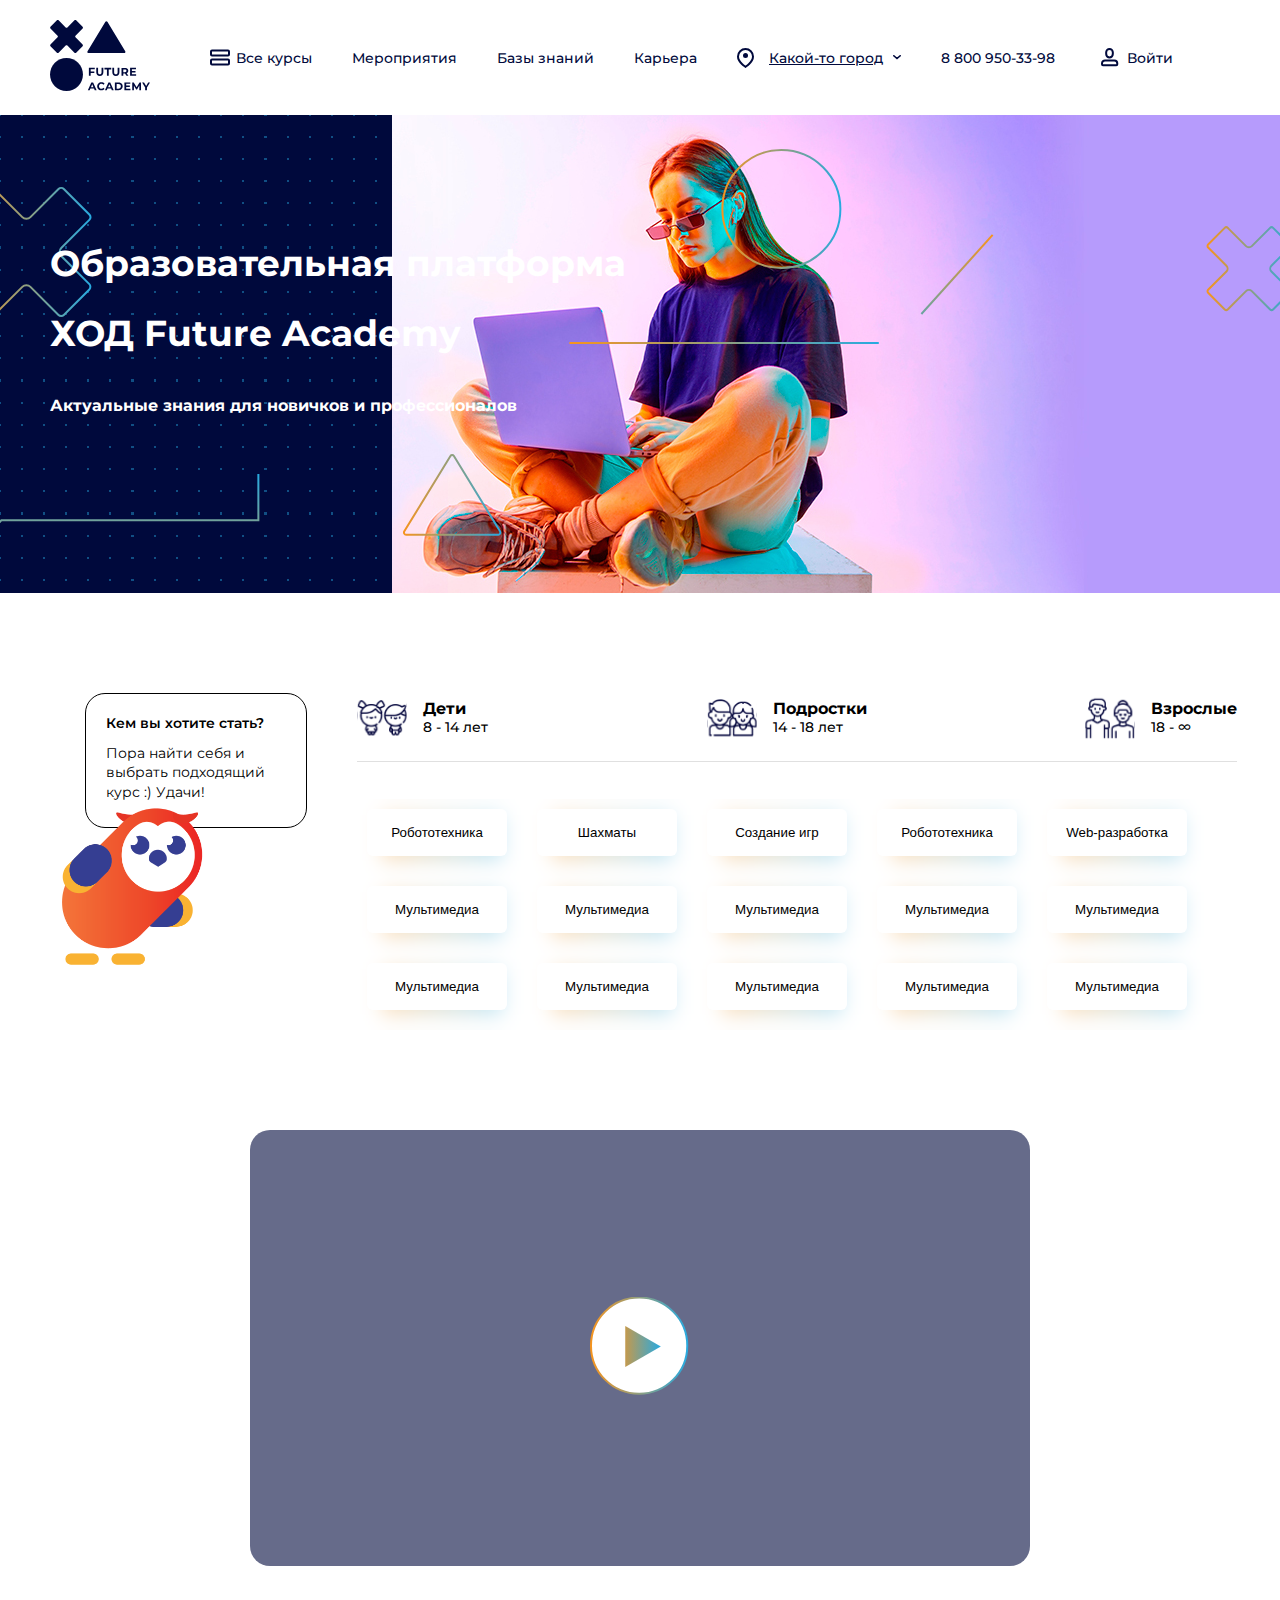
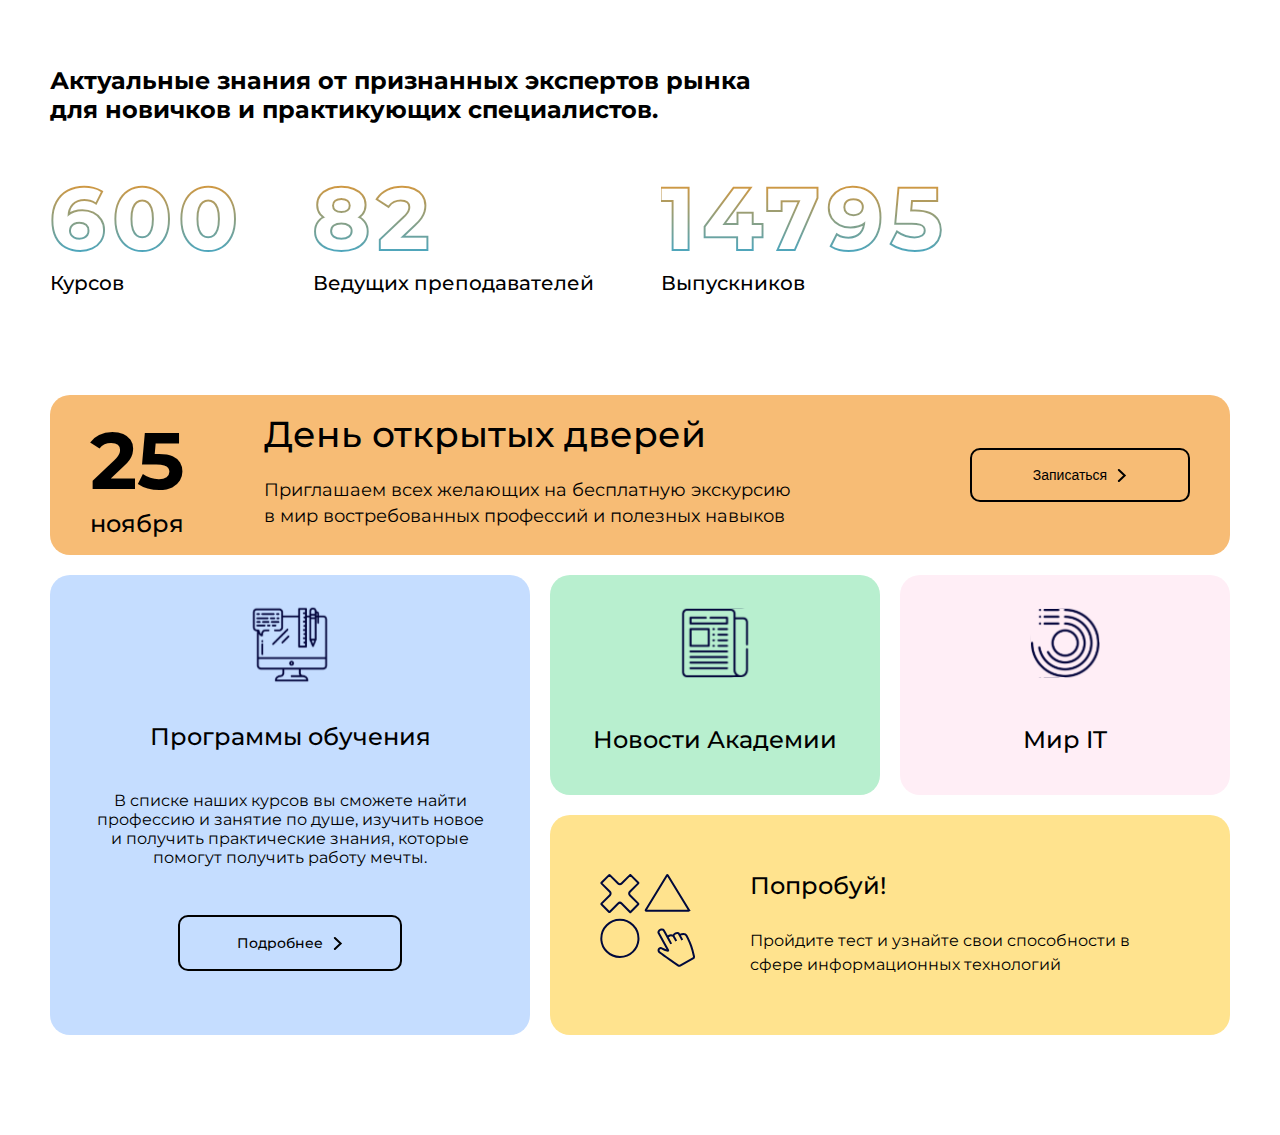
==== index.html @ 02449476 "Добавлена главная страница" ====
<!DOCTYPE html>
<html lang="en">

<head>
    <meta charset="UTF-8">
    <meta http-equiv="X-UA-Compatible" content="IE=edge">
    <meta name="viewport" content="width=device-width, initial-scale=1.0">
    <script src="https://ajax.googleapis.com/ajax/libs/jquery/3.5.1/jquery.min.js">
    </script>
    <script>
        $(function () {
            $("#header").load("./components/header.html");
            $("#slider_subjects").load("./components/subjects.html");
        });
    </script>
    <link rel="stylesheet" href="./styles/index.css">
    <title>ХОД</title>
    <link rel="shortcut icon" type="image/jpg" href="./images/logo_fav.svg" />
</head>

<body>
    <div id="header"></div>
    <div class="slider">
        <div class="slider_background ">
            <div class="figures">
                <div class="container intro_content">
                    <span style="font-size: 36px;">Образовательная платформа</span>
                    <span style="font-size: 36px; padding-top: 26px; padding-bottom: 41px;">ХОД Future Academy</span>
                    <span>Актуальные знания для новичков и профессионалов</span>
                </div>
            </div>
        </div>
    </div>
    <div class="subjects">
        <div class="container" style="display: flex;">
            <div class="owl">
                <div class="owl_text">
                    <div class="owl_header">Кем вы хотите стать?</div>
                    Пора найти себя и выбрать подходящий курс :)
                    Удачи!
                </div>
                <img src="./images/owl.png" alt="">
            </div>
            <div id="slider_subjects"></div>
        </div>
    </div>
    <div class="player_bg">
        <div class="container ">
            <div class="player">
                <div class="play_btn">
                    <img src="./images/button_play.svg" alt="">
                </div>
            </div>
        </div>
    </div>

    <div class="info_bg">
        <div class="container">
            <div class="info">
                <div class="info_header">
                    <div class="info_header_text">
                        Актуальные знания от признанных экспертов рынка
                        для новичков и практикующих специалистов.
                    </div>
                    <div class="info_header_stat">
                        <div class="info_header_stat_item">
                            <span>600</span>
                            <span>Курсов</span>
                        </div>
                        <div class="info_header_stat_item">
                            <span>82</span>
                            <span>Ведущих преподавателей</span>
                        </div>
                        <div class="info_header_stat_item">
                            <span>14795</span>
                            <span>Выпускников</span>
                        </div>
                    </div>
                </div>
            </div>

        </div>
    </div>

    <div class="grid_info_bg">
        <div class="container">
            <div class="grid_info">
                <div class="grid_info_item grid_info_open_day">
                    <div class="date_open_day">
                        <span>25</span>
                        ноября
                    </div>
                    <div class="text_open_day">
                        <div class="header_open_day">
                            День открытых дверей
                        </div>
                        Приглашаем всех желающих на бесплатную экскурсию в мир востребованных профессий и полезных
                        навыков
                    </div>
                    <button class="transparent_btn">
                        <span>Записаться</span>
                        <img src="./images/arrow_btn.svg" alt="">
                    </button>
                </div>
                <div class="grid_info_item grid_info_programs">
                    <div class="img_programs">
                        <img src="./images/programs.svg" alt="">
                    </div>
                    <div class="text_programs">
                        <div class="header_programs">
                            Программы обучения
                        </div>
                        В списке наших курсов вы сможете найти профессию и занятие по душе, изучить новое и получить
                        практические знания, которые помогут получить работу мечты.
                    </div>
                    <div class="transparent_btn transparent_btn_center">
                        <span>Подробнее</span>
                        <img src="./images/arrow_btn.svg" alt="">
                    </div>
                </div>
                <div class="grid_info_item grid_info_news">
                    <div class="img_newspaper">
                        <img src="./images/newspaper.svg" alt="">
                    </div>
                    <div class="text_small_grid_item">
                        Новости Академии
                    </div>
                </div>
                <div class="grid_info_item grid_info_world_it">
                    <div class="img_world_it">
                        <img src="./images/diagram.svg" alt="">
                    </div>

                    <div class="text_small_grid_item">
                        Мир IT
                    </div>
                </div>
                <div class="grid_info_item grid_info_try_it">
                    <div class="img_try_it">
                        <img src="./images/small_figures.svg" alt="">
                    </div>
                    <div class="text_try_it">
                        <div class="header_try_it">
                            Попробуй!
                        </div>
                        Пройдите тест и узнайте свои способности в сфере информационных технологий
                    </div>
                </div>
            </div>
        </div>
    </div>


    <script>
        // $(".owl").attr("data-content", `Кем вы хотите стать? Пора найти себя  и выбрать подходящий курс :) 
        // Удачи!`);
    </script>
</body>

</html>
---- styles/index.css ----
@import url('https://fonts.googleapis.com/css2?family=Montserrat:wght@700&display=swap');

body {
    font-family: 'Montserrat', sans-serif;
}

.slider {
    background-color: white;
    /* padding-bottom: 100px; */
}

.slider_background {
    background-image:  url(../images/girl.jpeg), url(../images/pattern_bg.png);
    background-position: right top, left top;
    background-repeat: no-repeat, repeat;
    position: relative;
    height: 478px;
}


.figures {
    height: calc(100% + 100px);
    background: no-repeat url(../images/figures.svg);
    background-position: 36% 40%;
}

.intro_content {
    width: 50vw;
    padding-top: 126px;
}

.intro_content > span {
    display: block;
    font-weight: bold;
    color: white;
}

.subjects {
    padding-top: 100px;
    background-color: white;
    padding-bottom: 100px;
}

.owl {
    padding-right: 50px;
}

.owl_text {
    width: 180px;
    padding: 20px 20px 25px;
    border-radius: 20px;
    border: 1px solid black;
    margin-bottom: -30px;
    margin-left: 35px;

    font-size: 14px; 
    line-height: 19.5px;
}

.owl_text > .owl_header {
    font-weight: 600;
    padding-bottom: 10px;
}

.owl_text > span {
    padding-bottom: 10px;
}

.owl > img {
    z-index: 3;
    width: 168px;
    position: relative;
}

.player_bg {
    background-color: white;
    padding-bottom: 100px;
}

.player {
    width: 780px;
    height: 436px;
    background: url(../images/boy.jpeg), rgba(0, 9, 60, 0.6);
    background-size: cover;
    background-position: center;
    background-blend-mode: multiply;

    border-radius: 20px;
    margin: 0 auto;
    position: relative;
}

.play_btn {
    width: 100px;
    position: absolute;
    top: 50%;
    left: 50%;
    -ms-transform: translate(-50%, -50%);
    transform: translate(-50%, -50%);
}

.play_btn:hover {
    cursor: pointer;
}

.info_bg {
    background-color: white;
}

.info {
    width: 900px;
    padding-bottom: 100px;
}

.info_header_text {
    width: 750px;
    font-size: 24px;
    font-weight: 700;
    padding-bottom: 42px;
}

.info_header_stat {
    display: flex;
    width: 100%;
    justify-content: space-between;
}

.info_header_stat_item > span {
    display: block;
    font-size: 20px;
    font-weight: 500;
}

.info_header_stat_item > span:first-child {
    font-size: 86px;
    font-weight: 700;
    letter-spacing: 0.095em;
    font-weight: bold;
 
    background: -webkit-linear-gradient(-90deg, #F7941D, #27AAE1);
    -webkit-background-clip: text;
    -webkit-text-stroke: 4px transparent;
    color:white;    
} 

.grid_info_bg {
    background-color: white;
    padding-bottom: 100px;
}

.grid_info {
    display: grid;
    grid-template-columns: 480px repeat(2, 330px);
    grid-template-rows: 160px repeat(2, 220px);
    grid-gap: 20px;
}

.grid_info_item {
    border-radius: 20px;
}

.grid_info_open_day {
    background-color: #F7BC75;
    padding: 30px 40px;
    border-radius: 20px;
    display: flex;
    justify-content: space-between;

    align-items: center;

    grid-column: 1/4;
}

.date_open_day {
    width: 107px;
    font-size: 24px;
    font-weight: 500;    
}

.date_open_day > span {
    font-size: 80px;
    font-weight: 700;
    text-align: center;    
} 

.text_open_day {
    width: 540px;
    font-size: 18px;
    font-weight: 400;
    line-height: 26px;

    padding-right: 100px;
}

.header_open_day {
    font-size: 36px;
    font-weight: 500;
    line-height: 26px;
    padding-bottom: 30px;
}

.transparent_btn {
    padding: 17px 0px;
    border: 2px solid black;
    border-radius: 10px;
    background-color: transparent;
    align-items: center;
    display: flex;

    width: 220px;
    justify-content: center;

}

.transparent_btn > span {
    font-size: 14px;
    font-weight: 500;
    padding-right: 10px;
}

.grid_info_programs {
    grid-column: 1/2;
    grid-row: 2/4;
    display: block;
    text-align: center;

    background-color: #C5DDFF;
    border-radius: 20px;
    padding: 30px 40px 50px;
}

.text_programs {
    font-size: 16px;
    font-weight: 400;

    padding-bottom: 48px;
}

.header_programs {
    font-size: 24px;
    font-weight: 500;
    line-height: 26px;

    padding: 36px 0 41px;
}

.transparent_btn_center {
    margin: 0 auto;
}

.grid_info_news, .grid_info_world_it {
    grid-column: 2/3;
    grid-row: 2/3;

    text-align: center;
    background: #B8EFCF;
    padding: 33px 20px 46px;
}

.grid_info_world_it {
    grid-column: 3/4;
    grid-row: 2/3;
    background: #FFEEF6;
}

.text_small_grid_item {
    padding-top: 45px;
    font-size: 24px;
    font-weight: 500;
    line-height: 26px;
}

.grid_info_try_it {
    grid-column: 2/4;
    grid-row: 3/4;

    background: #FFE38E;
    display: flex;
    align-items: center;
    padding: 60px 50px;
}

.text_try_it {
    padding-left: 52px;

    font-size: 16px;
    font-weight: 400;
    line-height: 24px;
}

.header_try_it {
    font-size: 24px;
    font-weight: 500;
    line-height: 26px;

    padding-bottom: 30px;
}
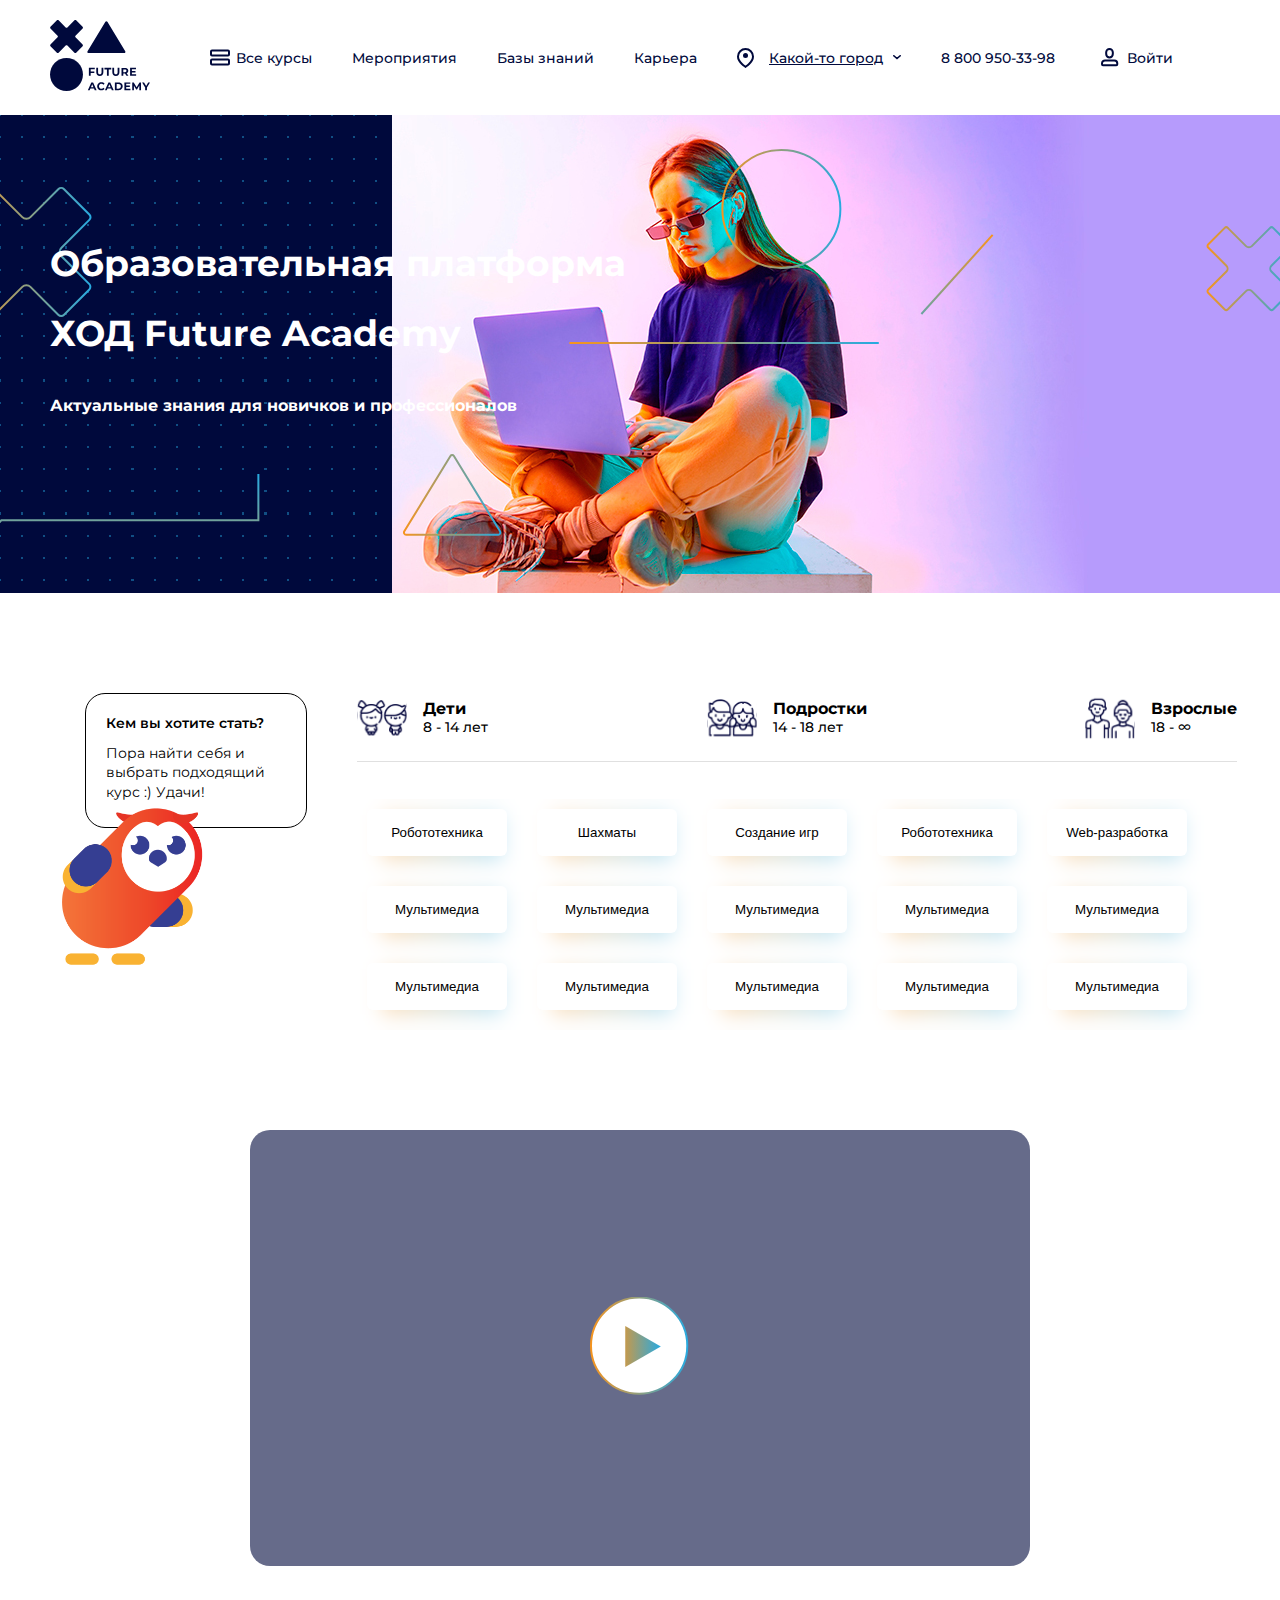
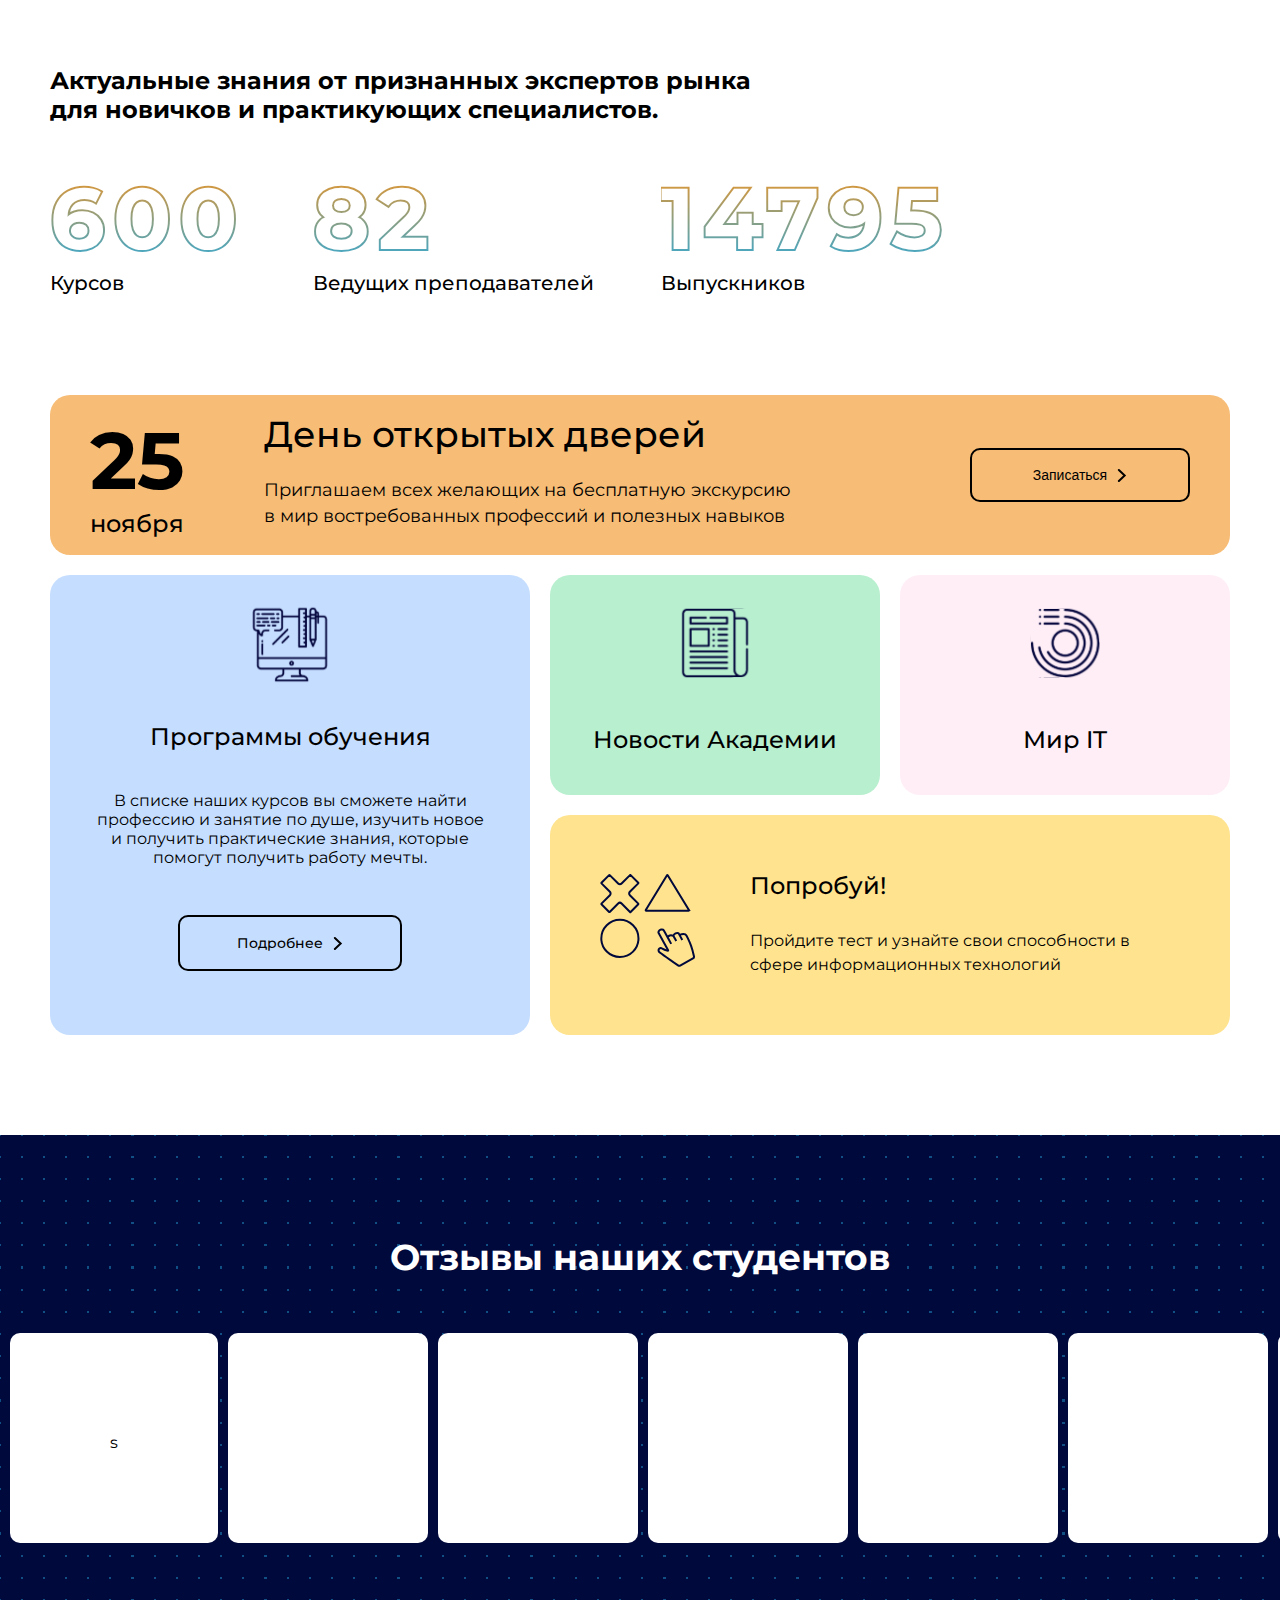
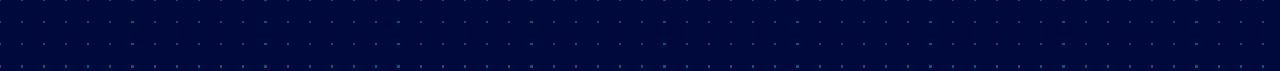
==== commit 238efb94: "Начата разработка слайдера" ====
--- a/index.html
+++ b/index.html
@@ -5,15 +5,15 @@
     <meta charset="UTF-8">
     <meta http-equiv="X-UA-Compatible" content="IE=edge">
     <meta name="viewport" content="width=device-width, initial-scale=1.0">
-    <script src="https://ajax.googleapis.com/ajax/libs/jquery/3.5.1/jquery.min.js">
-    </script>
+    <script src="https://code.jquery.com/jquery-3.5.1.min.js"></script>
+    <script src="scripts/index.js"></script>
     <script>
         $(function () {
-            $("#header").load("./components/header.html");
-            $("#slider_subjects").load("./components/subjects.html");
+            $("#header").load("components/header.html");
+            $("#slider_subjects").load("components/subjects.html");
         });
     </script>
-    <link rel="stylesheet" href="./styles/index.css">
+    <link rel="stylesheet" href="styles/index.css">
     <title>ХОД</title>
     <link rel="shortcut icon" type="image/jpg" href="./images/logo_fav.svg" />
 </head>
@@ -150,6 +150,34 @@
         </div>
     </div>
 
+    <div class="carousel_bg">
+        <div class="carousel_header">
+            Отзывы наших студентов
+        </div>
+        <div class="carousel">
+            <div class="blabla">s</div>
+            <div class="blabla"></div>
+            <div class="blabla"></div>
+            <div class="blabla"></div>
+            <div class="blabla"></div>
+            <div class="blabla"></div>
+            <div class="blabla"></div>
+            <div class="blabla"></div>
+            <div class="blabla"></div>
+            <div class="blabla"></div>
+            <div class="blabla"></div>
+            <div class="blabla"></div>
+            <div class="blabla"></div>
+            <div class="blabla"></div>
+            <div class="blabla"></div>
+            <div class="blabla"></div>
+            <div class="blabla"></div>
+            <div class="blabla"></div>
+            <div class="blabla"></div>
+            <div class="blabla"></div>
+        </div>
+    </div>
+
 
     <script>
         // $(".owl").attr("data-content", `Кем вы хотите стать? Пора найти себя  и выбрать подходящий курс :) 
--- a/styles/index.css
+++ b/styles/index.css
@@ -296,4 +296,49 @@
     padding-bottom: 30px;
 }
 
-
+.carousel_bg {
+    background: url(../images/pattern_bg.png);
+    padding: 100px 0;
+}
+
+.carousel {
+    display: flex;
+    padding: 10px;
+    padding-bottom: 28px;
+    column-gap: 10px;
+    max-height: 320px;
+    overflow-x: scroll;
+}
+
+.carousel::-webkit-scrollbar {
+    /* background-color: white; */
+    height: 5px;
+    margin-left: 10%
+}
+
+.carousel::-webkit-scrollbar-thumb {
+    /* background-clip: padding-box; */
+    background: linear-gradient(-90deg, #F7941D, #27AAE1);
+}
+
+.carousel::-webkit-scrollbar-track-piece:end {
+    margin-right: 370px; 
+}
+
+.carousel::-webkit-scrollbar-track-piece:start {
+    margin-left: 370px; 
+}
+
+.blabla {
+    height: 10px;
+    padding:100px;
+    background-color: white;
+    border-radius: 10px;
+}
+.carousel_header {
+    text-align: center;
+    padding-bottom: 44px;
+    color: white;
+    font-size: 36px;
+    font-weight: 700;
+}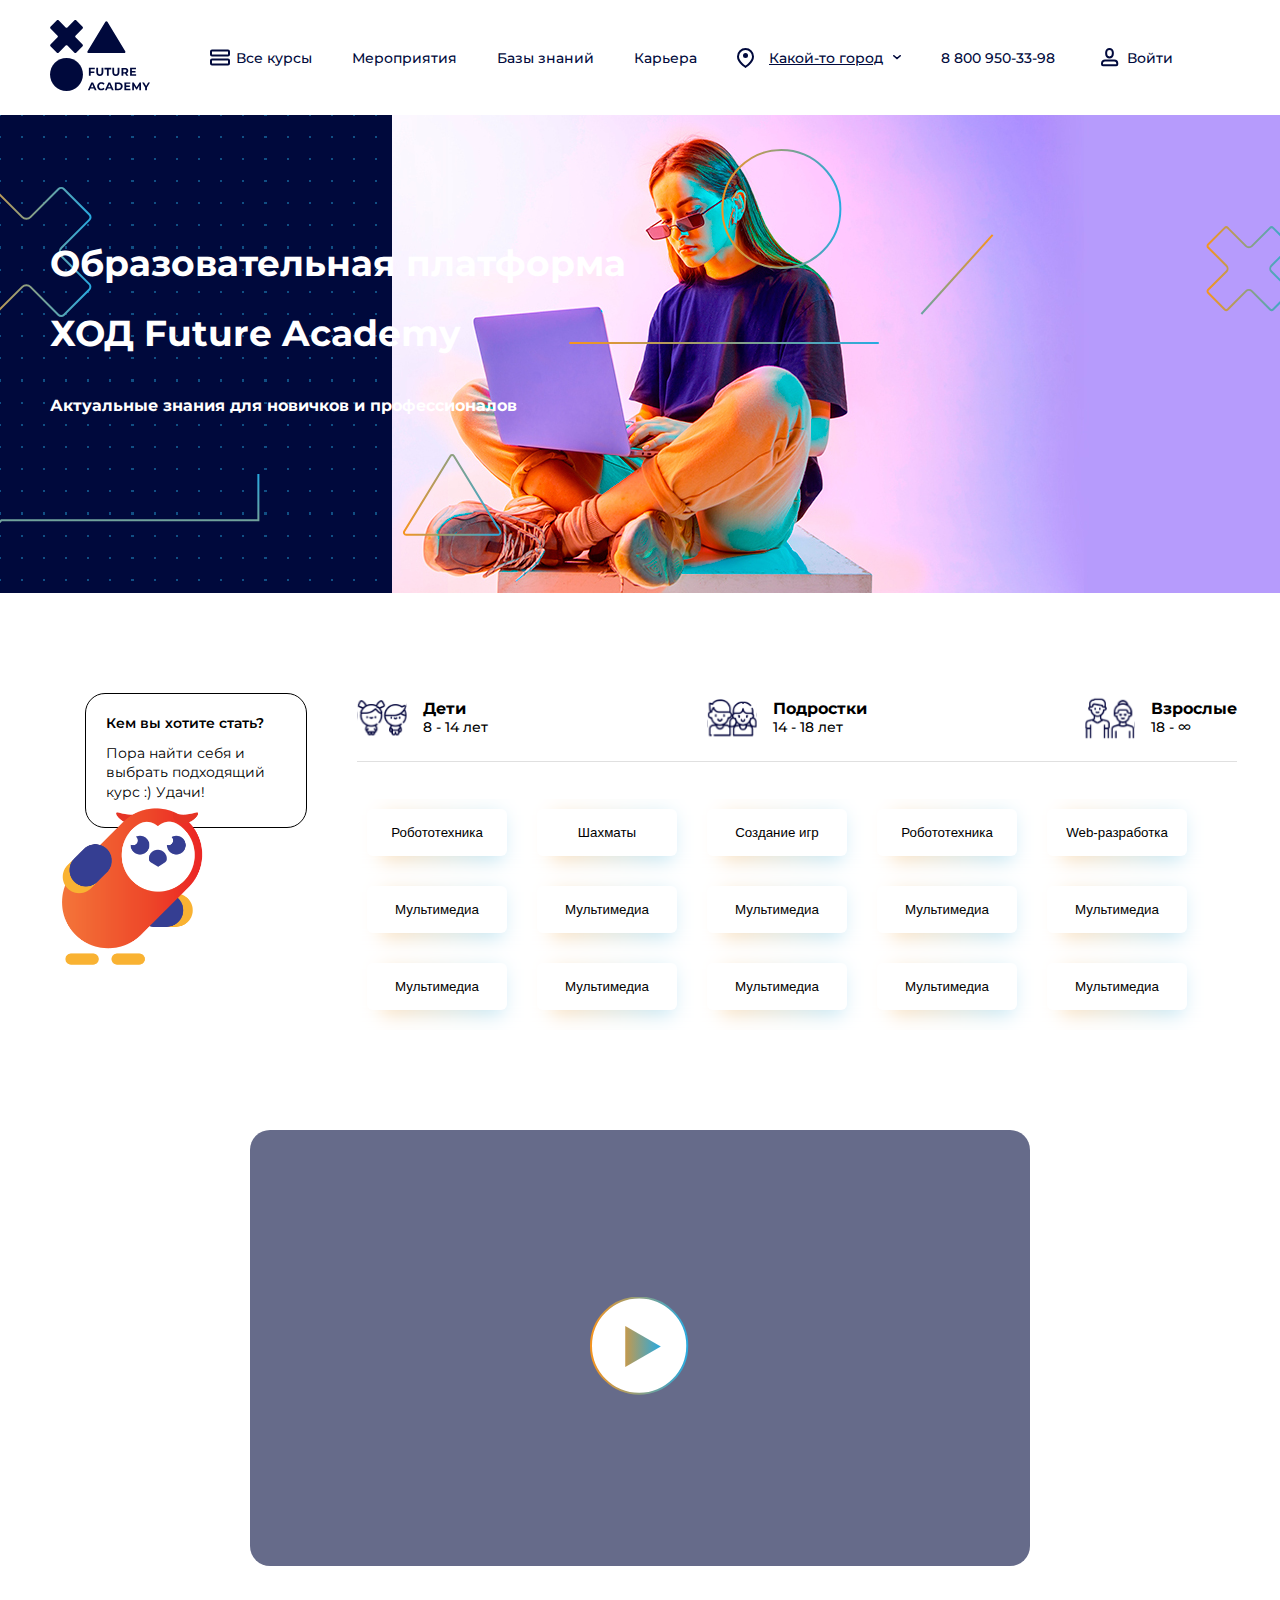
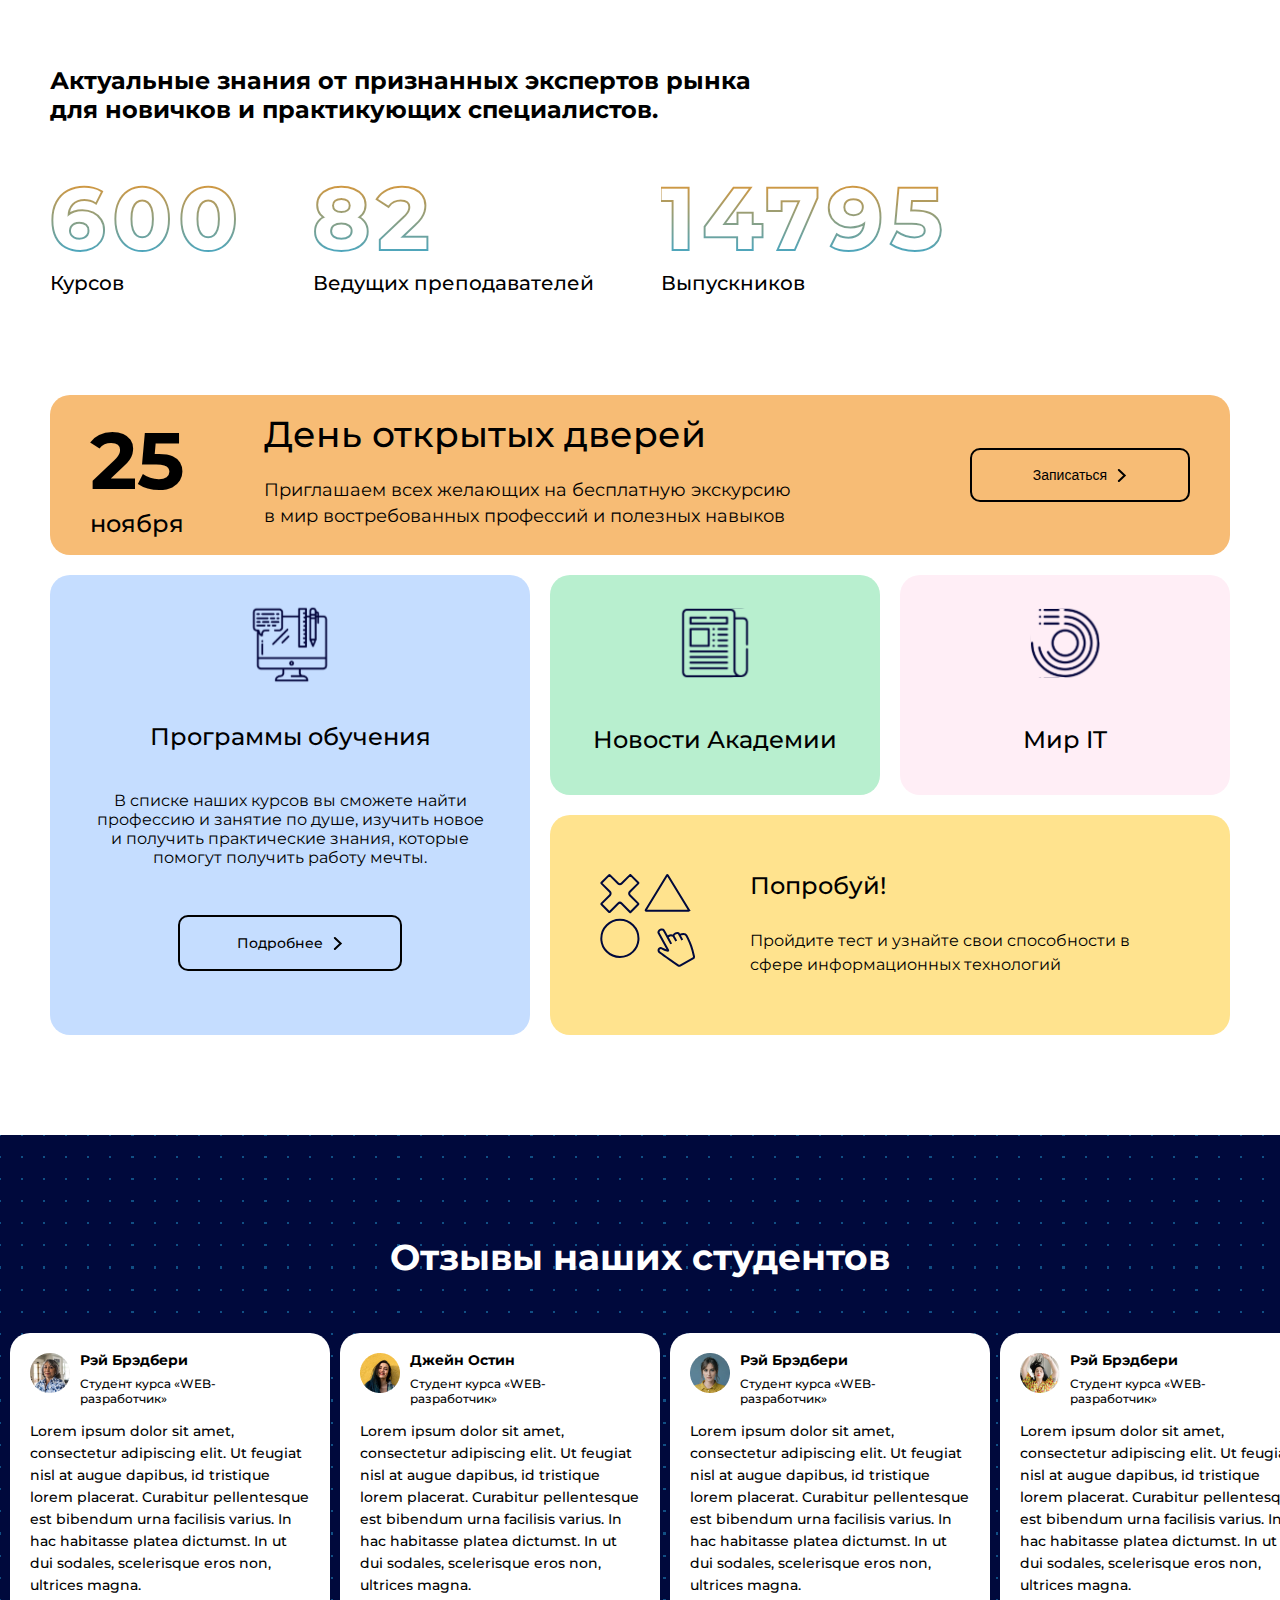
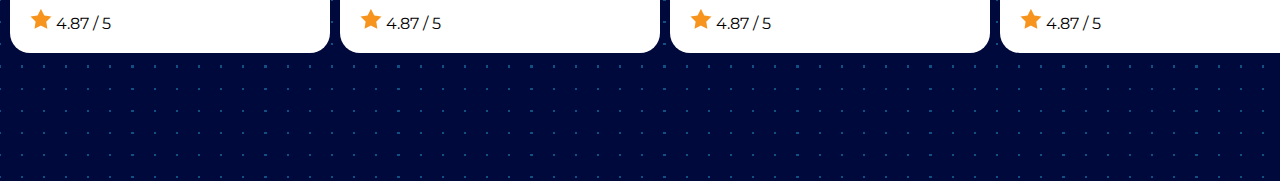
==== commit b5fb4615: "Продолжение разработки слайдера" ====
--- a/index.html
+++ b/index.html
@@ -155,31 +155,41 @@
             Отзывы наших студентов
         </div>
         <div class="carousel">
-            <div class="blabla">s</div>
-            <div class="blabla"></div>
-            <div class="blabla"></div>
-            <div class="blabla"></div>
-            <div class="blabla"></div>
-            <div class="blabla"></div>
-            <div class="blabla"></div>
-            <div class="blabla"></div>
-            <div class="blabla"></div>
-            <div class="blabla"></div>
-            <div class="blabla"></div>
-            <div class="blabla"></div>
-            <div class="blabla"></div>
-            <div class="blabla"></div>
-            <div class="blabla"></div>
-            <div class="blabla"></div>
-            <div class="blabla"></div>
-            <div class="blabla"></div>
-            <div class="blabla"></div>
-            <div class="blabla"></div>
         </div>
     </div>
 
 
     <script>
+        $(document).ready(function () {
+            $.getJSON("config/feedback.json", function (data) {
+                data.feedbacks.forEach(element => {
+                    $(".carousel").append(`
+                    <div class="carousel_item">
+                        <div class="carousel_item_header">
+                            <div class="carousel_item_image">
+                                <img src="images/${element.image_path}" alt="">
+                            </div>
+                            <div class="carousel_item_text">
+                                <span>${element.name}</span>
+                                <span>Студент курса ${element.course}</span>
+                            </div>
+
+                        </div>
+                        <div class="carousel_item_feedback">
+                            ${element.feedback_text}
+                        </div>
+                        <div class="carousel_item_rating">
+                            <img src="images/star.png" alt="">
+                            ${element.rating} / 5
+                        </div>
+                    </div>                    
+                    `);
+                });
+            }).fail(function () {
+                console.log("An error has occurred.");
+            });
+        });
+
         // $(".owl").attr("data-content", `Кем вы хотите стать? Пора найти себя  и выбрать подходящий курс :) 
         // Удачи!`);
     </script>
--- a/styles/index.css
+++ b/styles/index.css
@@ -303,15 +303,16 @@
 
 .carousel {
     display: flex;
+    /* flex: auto; */
     padding: 10px;
     padding-bottom: 28px;
+    grid-auto-columns: 280px;
     column-gap: 10px;
-    max-height: 320px;
+    min-height: 320px;
     overflow-x: scroll;
 }
 
 .carousel::-webkit-scrollbar {
-    /* background-color: white; */
     height: 5px;
     margin-left: 10%
 }
@@ -329,16 +330,48 @@
     margin-left: 370px; 
 }
 
-.blabla {
-    height: 10px;
-    padding:100px;
-    background-color: white;
-    border-radius: 10px;
-}
 .carousel_header {
     text-align: center;
     padding-bottom: 44px;
     color: white;
     font-size: 36px;
     font-weight: 700;
+}
+
+.carousel_item {
+    background-color: white;
+    border-radius: 20px;
+    padding: 20px;
+    min-width: 280px;
+    display: flex;
+    flex-direction: column;
+    justify-content: space-between;
+}
+
+.carousel_item_header {
+    display: flex;
+}
+
+.carousel_item_text {
+    padding-left: 10px;
+    font-size: 12px;
+    font-weight: 500;
+    line-height: 15px;
+}
+
+.carousel_item_text span {
+    display: block;
+    width: 140px;
+}
+
+.carousel_item_text span:first-child {
+    font-size: 14px;
+    font-weight: 700;
+    padding-bottom: 8px;
+}
+
+.carousel_item_feedback {
+    font-size: 14px;
+    font-weight: 500;
+    line-height: 22px;
 }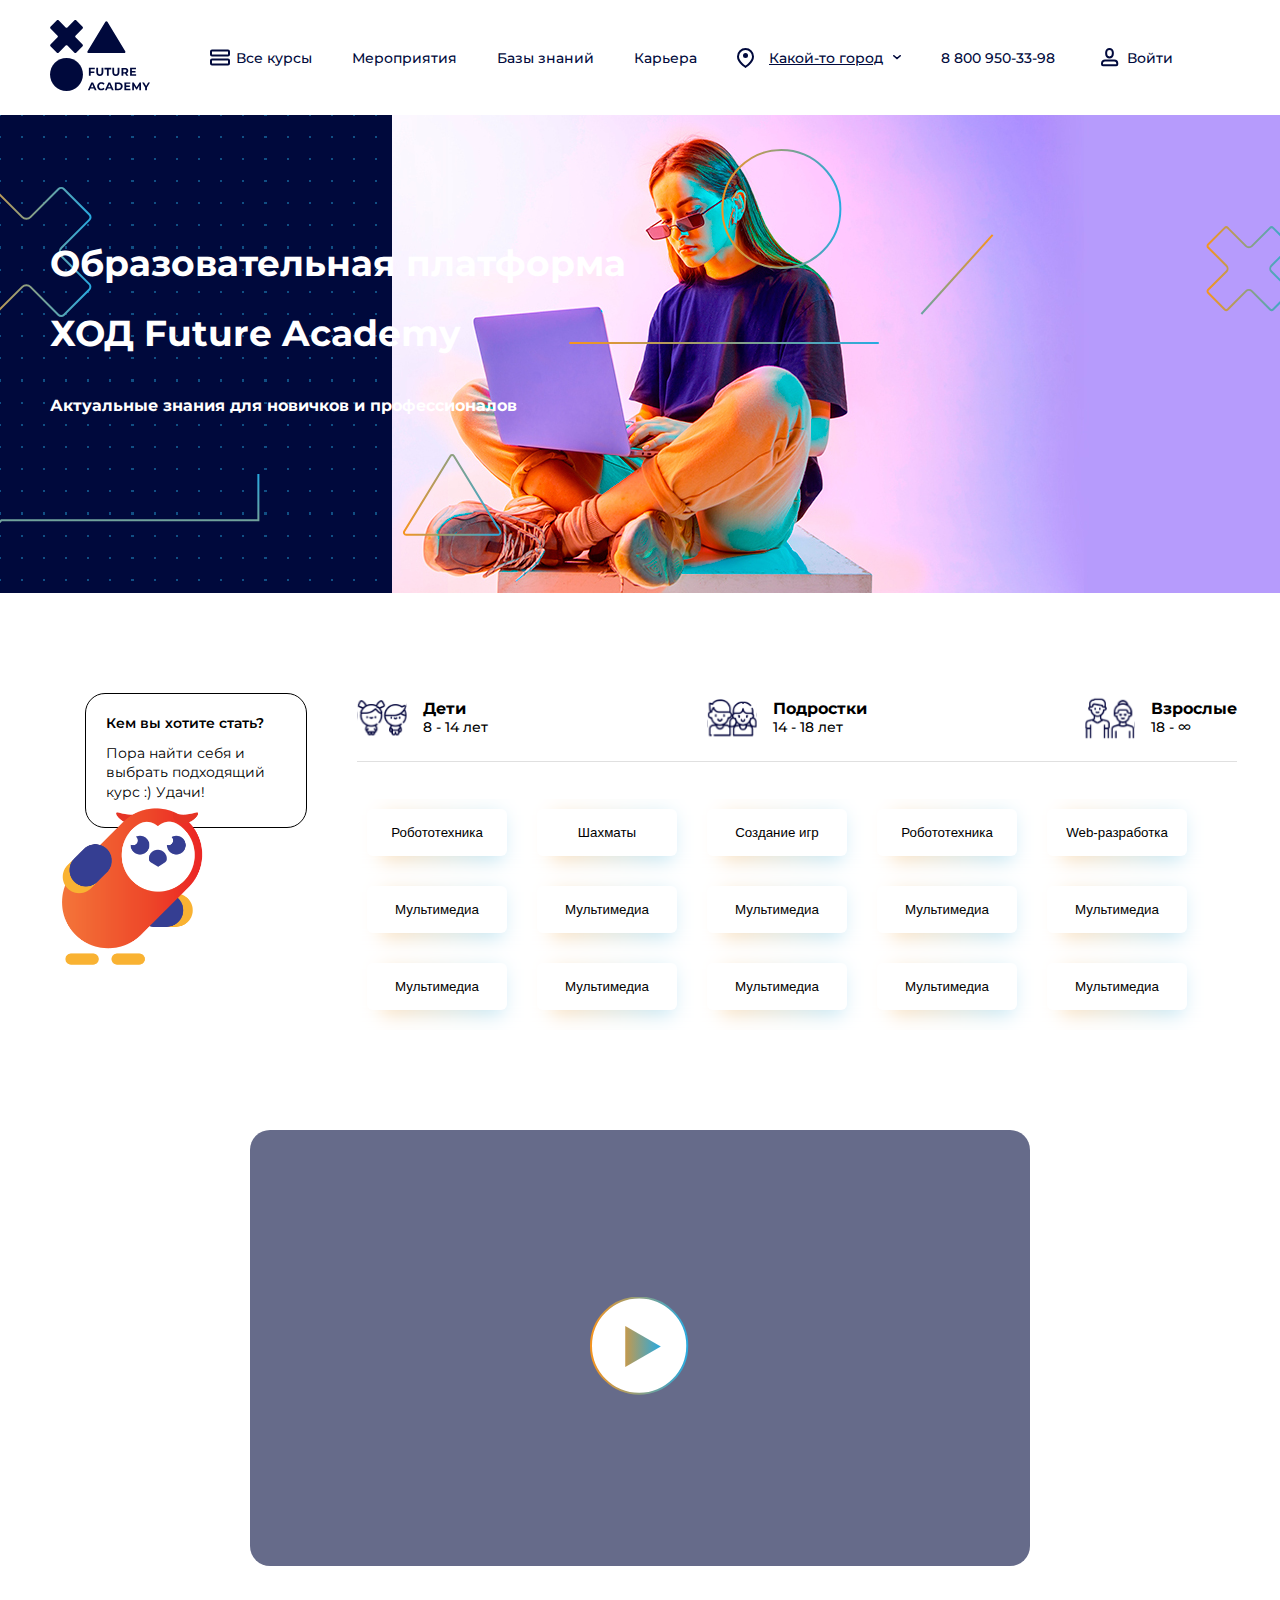
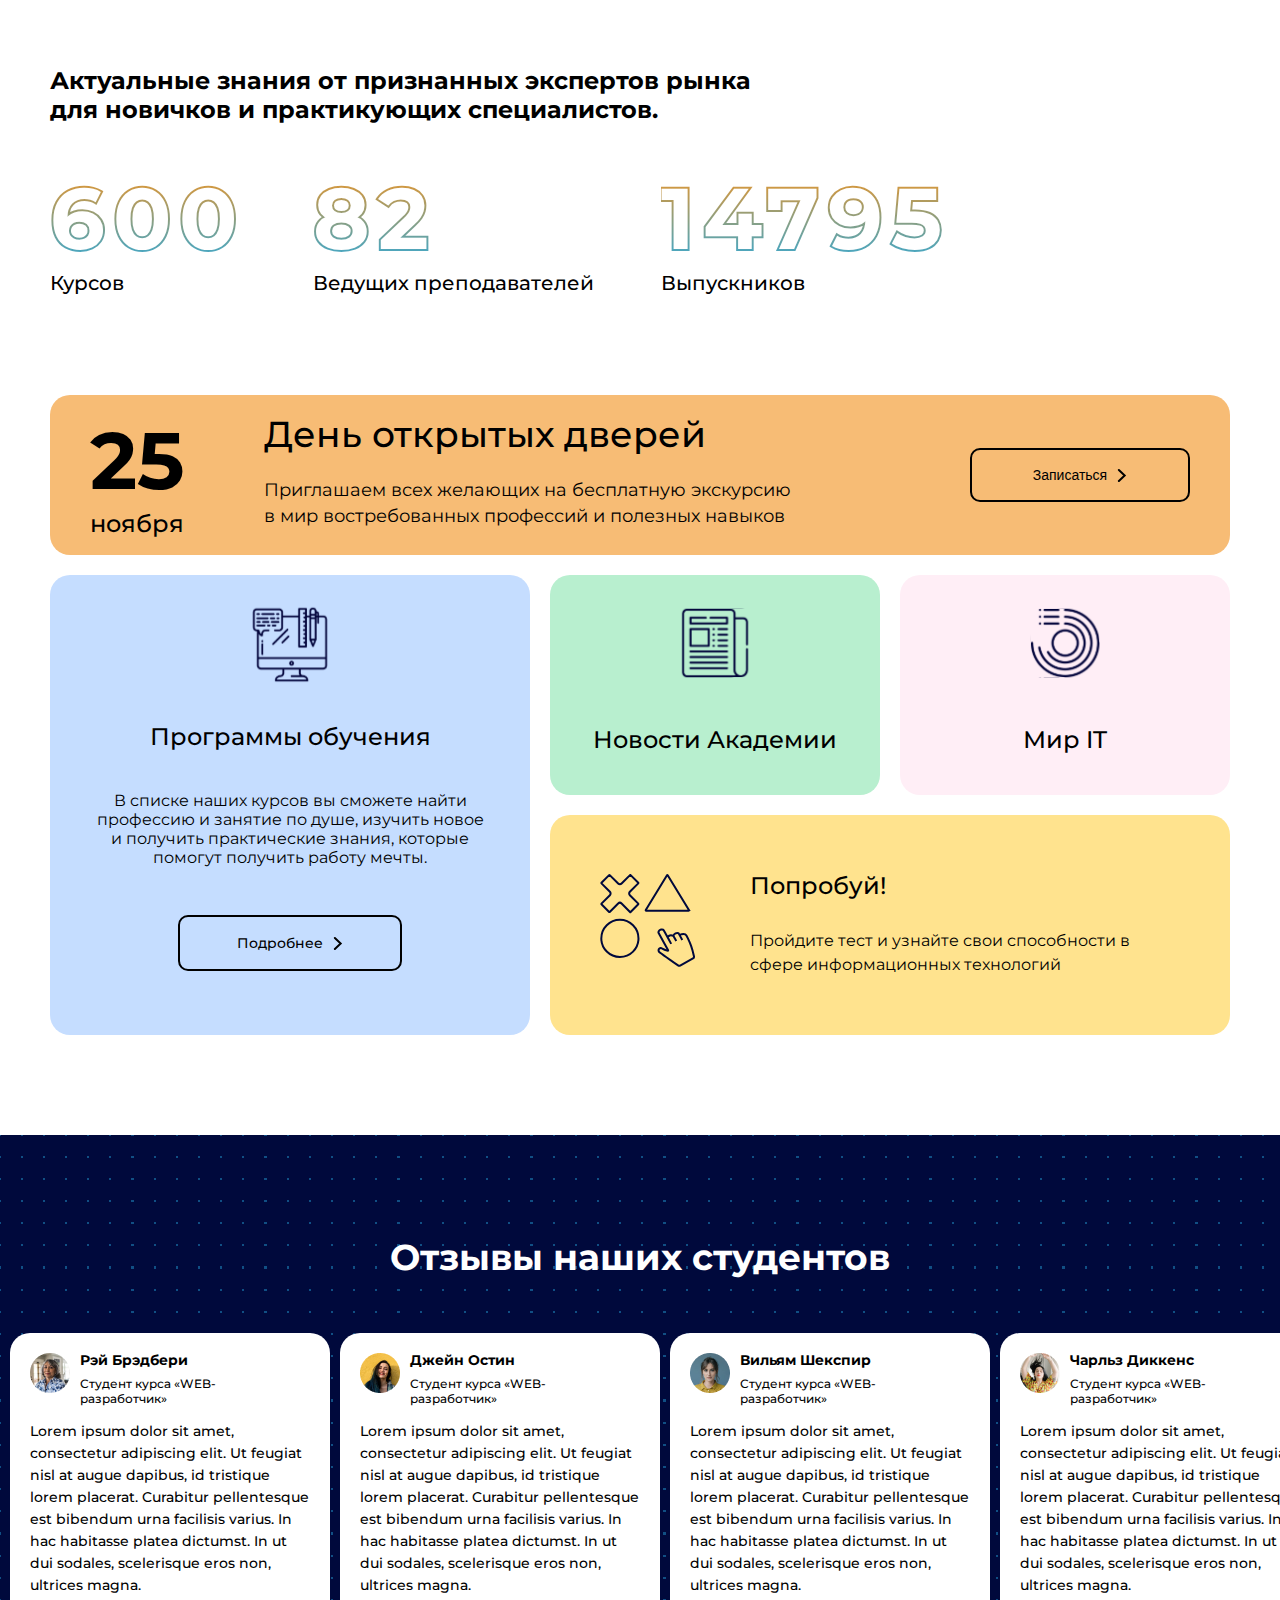
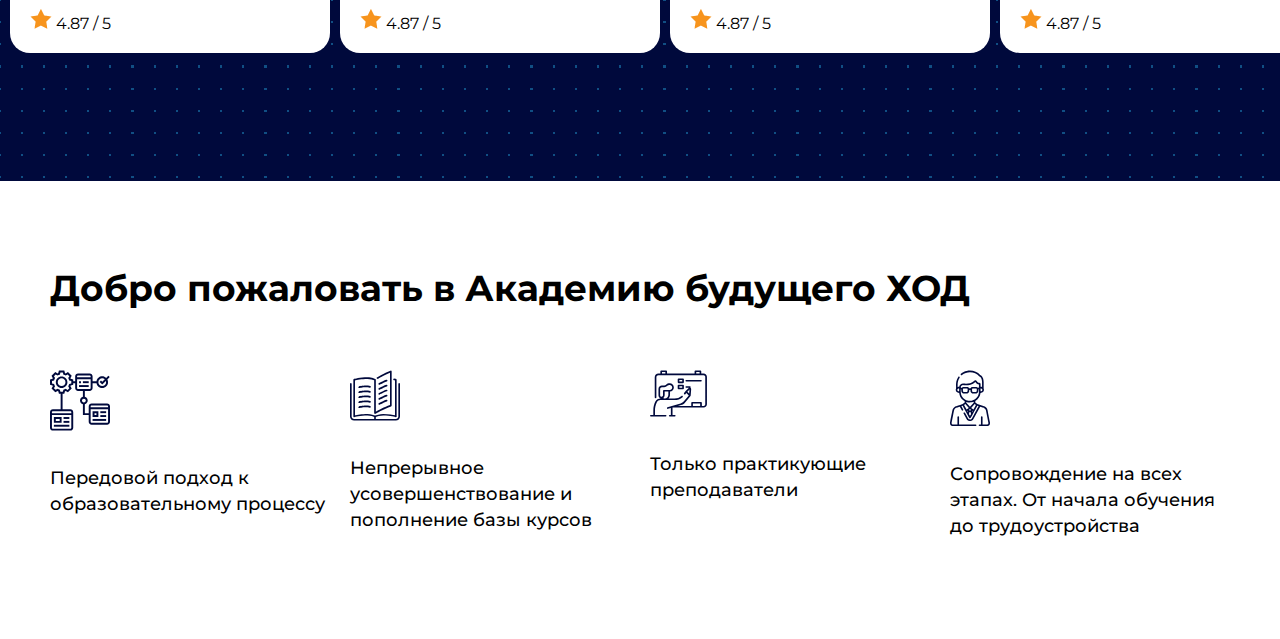
==== commit 98574419: "Относительно закончен слайдер и закончен вспомогательный элемент" ====
--- a/index.html
+++ b/index.html
@@ -158,6 +158,48 @@
         </div>
     </div>
 
+    <div class="help_info_bg">
+        <div class="container">
+            <div class="help_info_header">
+                Добро пожаловать в Академию будущего ХОД
+            </div>
+            <div class="help_info_div">
+                <div class="help_info_item">
+                    <div class="help_info_img">
+                        <img src="images/system.svg" alt="">
+                    </div>
+                    <div class="help_info_text">
+                        Передовой подход к образовательному процессу
+                    </div>
+                </div>
+                <div class="help_info_item">
+                    <div class="help_info_img">
+                        <img src="images/book.svg" alt="">
+                    </div>
+                    <div class="help_info_text">
+                        Непрерывное усовершенствование и пополнение базы курсов
+                    </div>
+                </div>
+                <div class="help_info_item">
+                    <div class="help_info_img">
+                        <img src="images/teacher.svg" alt="">
+                    </div>
+                    <div class="help_info_text">
+                        Только практикующие преподаватели
+                    </div>
+                </div>
+                <div class="help_info_item">
+                    <div class="help_info_img">
+                        <img src="images/boy_with_glasses.svg" alt="">
+                    </div>
+                    <div class="help_info_text">
+                        Сопровождение на всех этапах. От начала обучения до трудоустройства
+                    </div>
+                </div>
+            </div>
+        </div>
+    </div>
+
 
     <script>
         $(document).ready(function () {
--- a/styles/index.css
+++ b/styles/index.css
@@ -323,11 +323,11 @@
 }
 
 .carousel::-webkit-scrollbar-track-piece:end {
-    margin-right: 370px; 
+    margin-right: 5vw; 
 }
 
 .carousel::-webkit-scrollbar-track-piece:start {
-    margin-left: 370px; 
+    margin-left: 5vw; 
 }
 
 .carousel_header {
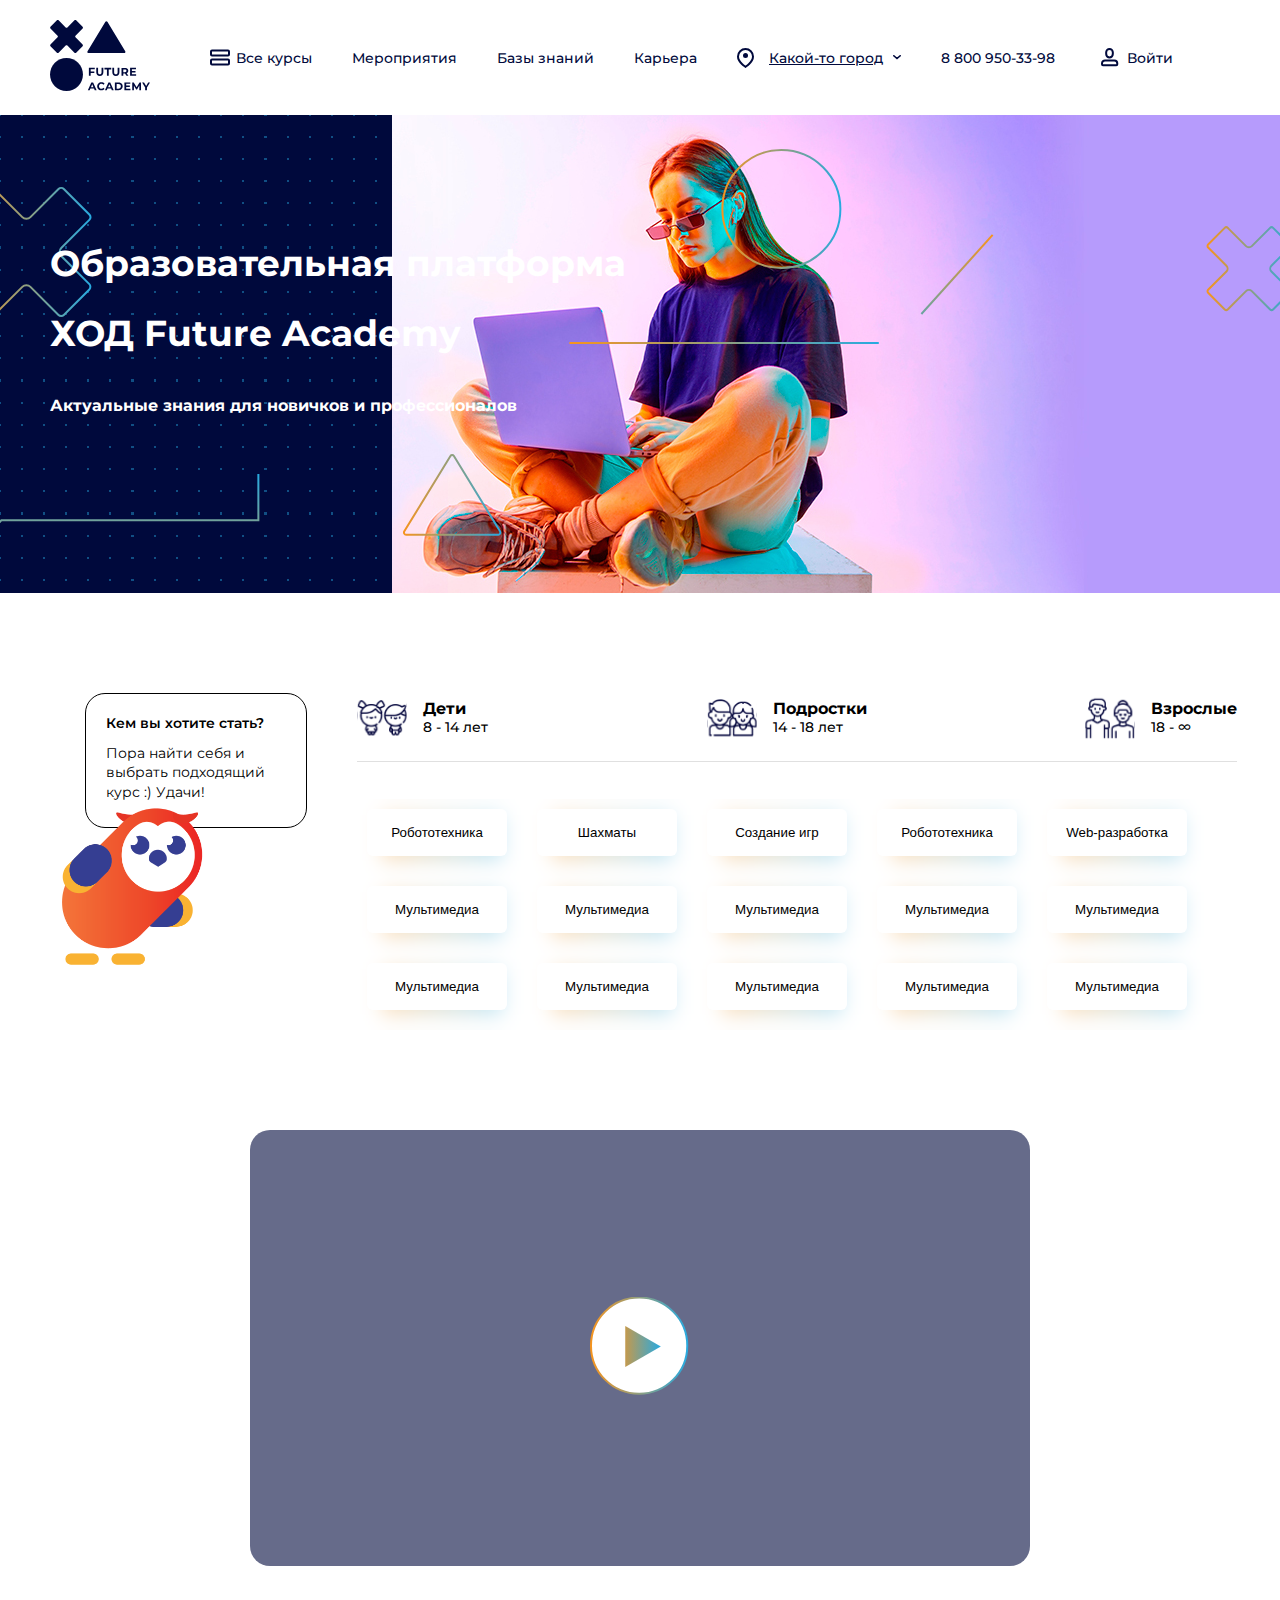
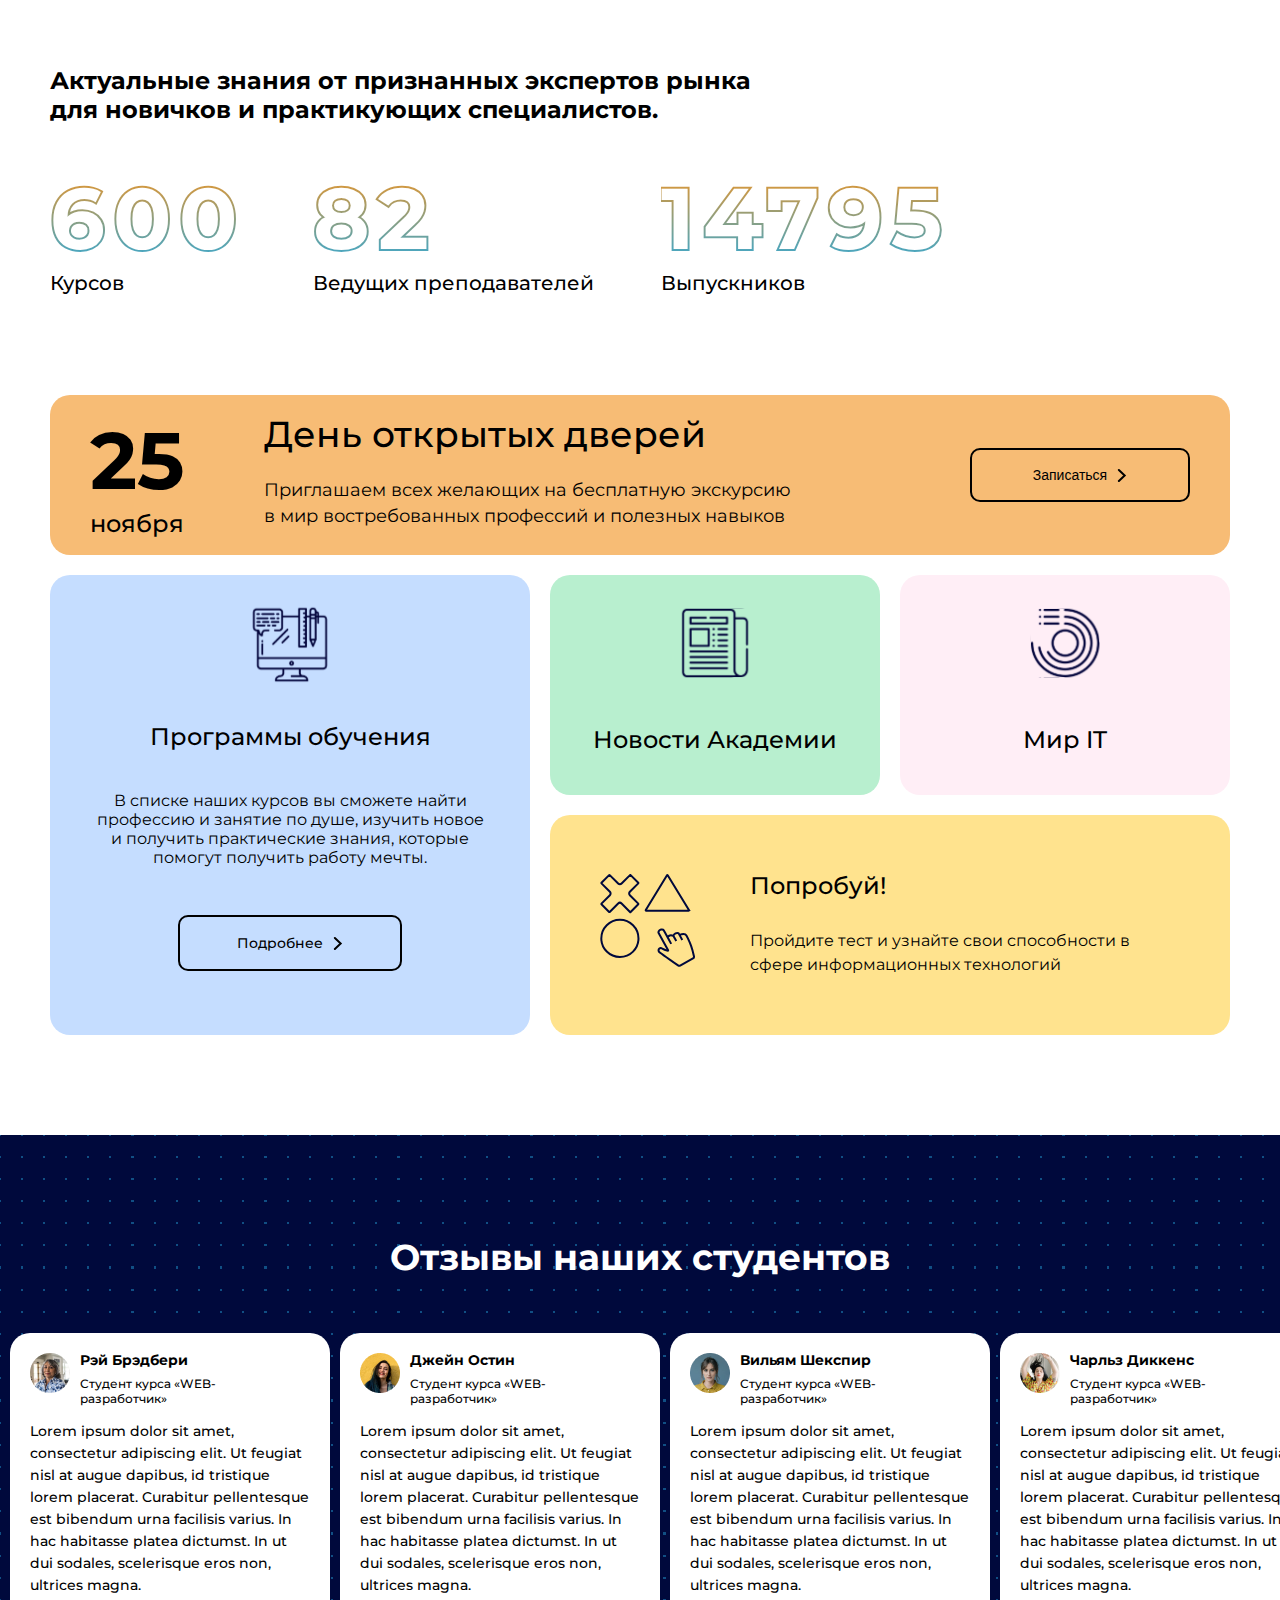
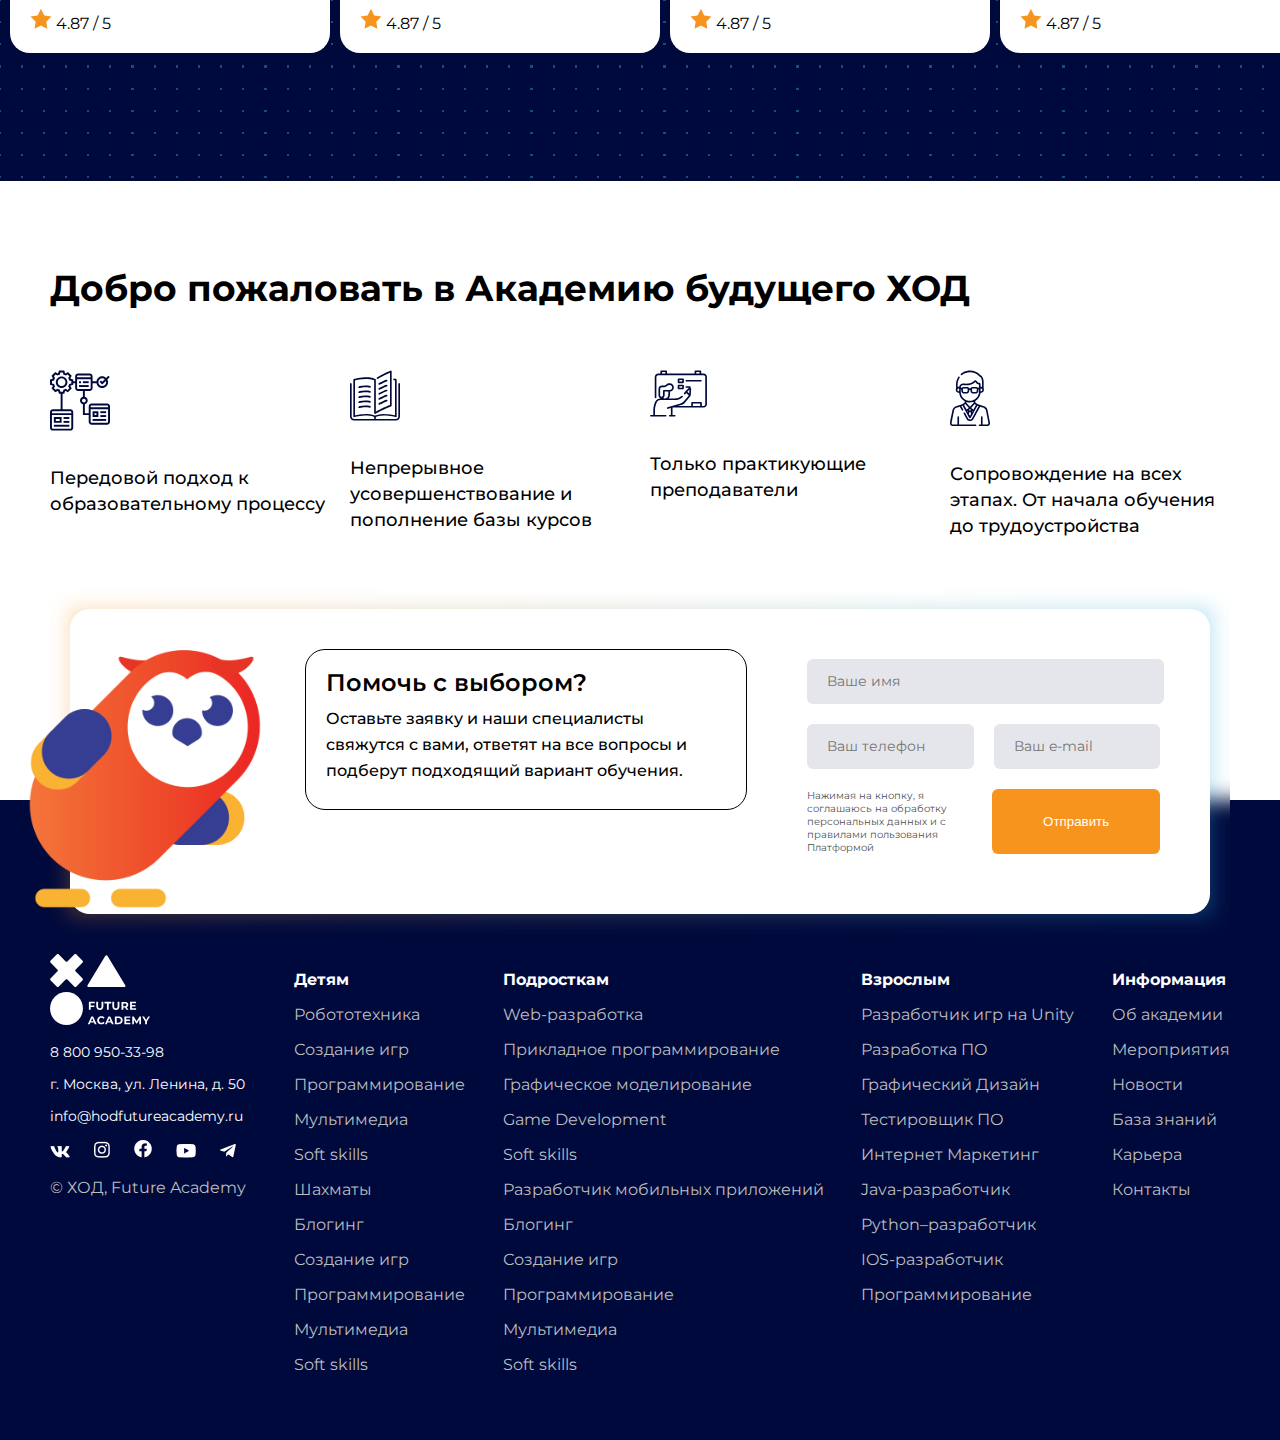
==== commit 7d3bf257: "Закончена первая страница" ====
--- a/index.html
+++ b/index.html
@@ -14,6 +14,7 @@
         });
     </script>
     <link rel="stylesheet" href="styles/index.css">
+    <!-- <link rel="stylesheet" href="styles/base.css"> -->
     <title>ХОД</title>
     <link rel="shortcut icon" type="image/jpg" href="./images/logo_fav.svg" />
 </head>
@@ -199,6 +200,124 @@
             </div>
         </div>
     </div>
+
+    <div class="ask_owl_bg">
+        <div class="container">
+            <div class="rainbow_box">
+                <div class="blur_box">
+                    <div class="ask_owl_div">
+                        <div class="owl owl_ask">
+                            <div class="owl_text owl_hor_text">
+                                <div class="owl_header">Помочь с выбором?</div>
+                                Оставьте заявку и наши специалисты свяжутся с вами, ответят на все вопросы 
+                                и подберут подходящий вариант обучения.   
+                            </div>
+                            <img src="./images/owl.png" alt="">
+                        </div>
+                        <div class="ask_owl_form">
+                            <form action="">
+                                <input type="text" placeholder="Ваше имя">
+                                <div class="form_separ">
+                                    <input type="text" placeholder="Ваш телефон">
+                                    <input type="text" placeholder="Ваш e-mail">    
+                                </div>
+                                <div class="form_separ">
+                                    <div class="form_text">
+                                        Нажимая на кнопку, я соглашаюсь на обработку персональных данных и с правилами пользования Платформой
+                                    </div>
+                                    <button class="form_btn">
+                                        Отправить
+                                    </button>       
+                                </div>
+                            </form>
+                        </div>
+                    </div>        
+                </div>
+            </div>
+        </div>
+    </div>
+
+    <div class="footer_bg">
+        <div class="container">
+            <footer>
+                <div class="footer_column">
+                    <img style="width: 100px;" src="./images/logo_white.svg" alt="">
+                    <p class="footer_info">8 800 950-33-98</p>
+                    <p class="footer_info">г. Москва, ул. Ленина, д. 50</p>
+                    <p class="footer_info">info@hodfutureacademy.ru</p>
+                    <div class="social_links">
+                        <a href="" class="social_link">
+                            <img src="./images/vk.png" alt="">
+                        </a>
+                        <a href="" class="social_link">
+                            <img src="./images/inst.png" alt="">
+                        </a>
+                        <a href="" class="social_link">
+                            <img src="./images/facebook.png" alt="">
+                        </a>
+                        <a href="" class="social_link">
+                            <img src="./images/yt.png" alt="">
+                        </a>
+                        <a href="" class="social_link">
+                            <img src="./images/telegram.png" alt="">
+                        </a>
+                    </div>
+                    <p>© ХОД, Future Academy</p>
+                </div>
+                <div class="footer_column">
+                    <p class="footer_header">Детям</p>
+                    <p>Робототехника</p>
+                    <p>Создание игр</p>
+                    <p>Программирование</p>
+                    <p>Мультимедиа</p>
+                    <p>Soft skills</p>
+                    <p>Шахматы</p>
+                    <p>Блогинг</p>
+                    <p>Создание игр</p>
+                    <p>Программирование</p>
+                    <p>Мультимедиа</p>
+                    <p>Soft skills</p>
+                </div>
+                <div class="footer_column">
+                    <p class="footer_header">Подросткам</p>
+                    <p>Web-разработка</p>
+                    <p>Прикладное программирование</p>
+                    <p>Графическое моделирование</p>
+                    <p>Game Development</p>
+                    <p>Soft skills</p>
+                    <p>Разработчик мобильных приложений</p>
+                    <p>Блогинг</p>
+                    <p>Создание игр</p>
+                    <p>Программирование</p>
+                    <p>Мультимедиа</p>
+                    <p>Soft skills</p>
+                </div>
+                <div class="footer_column">
+                    <p class="footer_header">Взрослым</p>
+                    <p>Разработчик игр на Unity</p>
+                    <p>Разработка ПО</p>
+                    <p>Графический Дизайн</p>
+                    <p>Тестировщик ПО</p>
+                    <p>Интернет Маркетинг</p>
+                    <p>Java-разработчик</p>
+                    <p>Python–разработчик</p>
+                    <p>IOS-разработчик</p>
+                    <p>Программирование</p>
+                </div>
+                <div class="footer_column">
+                    <p class="footer_header">Информация</p>
+                    <p>Об академии</p>
+                    <p>Мероприятия</p>
+                    <p>Новости</p>
+                    <p>База знаний</p>
+                    <p>Карьера</p>
+                    <p>Контакты</p>
+                </div>
+            </footer>
+        </div>
+    </div>
+
+
 
 
     <script>
--- a/styles/base.css
+++ b/styles/base.css
@@ -0,0 +1,221 @@
+.container {
+    width: 1180px;
+    margin: 0 auto;
+}
+
+.rainbow_shadow {
+    width: fit-content;
+    margin: 10px;
+    background: linear-gradient(to right, rgba(247, 148, 29, 0.3), rgba(39, 170, 225, 0.3)) no-repeat center;
+    background-size: 80% 80%;
+    position: relative;
+}
+
+.rainbow_shadow:hover {
+    cursor: pointer;
+    background: linear-gradient(to right, #F7941D, #27AAE1) no-repeat center;
+    background-size: 80% 75%;
+}
+
+.rainbow_box {
+    width: fit-content;
+    padding: 20px;
+    background: linear-gradient(to right, rgba(247, 148, 29, 0.3), rgba(39, 170, 225, 0.3)) no-repeat center;
+    background-size: 97% 80%;
+    position: relative;
+}
+
+.rainbow_box:hover {
+    cursor: pointer;
+    background: linear-gradient(to right, #F7941D, #27AAE1) no-repeat center;
+    background-size: 97% 80%;
+}
+
+.blur_box {
+    margin-left: -20px;
+    width: 100%;
+    height: 100%;
+    padding: 20px 20px;
+    backdrop-filter: blur(10px);    
+}
+
+.rainbow_btn {
+    background-color: white;
+    padding: 16px 19px;
+    min-width: 140px;
+    border-radius: 6px;
+    border: none;
+}
+
+.rainbow_btn:hover {
+    cursor: pointer;
+}
+
+.blur_btn {
+    margin-top: -10px;
+    margin-left: -10px;
+    width: 100%;
+    height: 100%;
+    padding: 10px 10px;
+    backdrop-filter: blur(10px);    
+}
+
+.help_info_bg {
+    background-color: white;
+}
+
+.help_info_header {
+    padding-top: 85px;
+    font-size: 36px;
+    font-style: normal;
+    font-weight: 700;
+    padding-bottom: 60px;
+}
+
+.help_info_div {
+    display: flex;
+    padding-bottom: 30px;
+}
+
+.help_info_item {
+    width: 280px;
+    padding-right: 20px;
+}
+
+.help_info_item:last-child {
+    padding-right: 0;
+}
+
+.help_info_img {
+    padding-bottom: 30px;
+}
+
+.help_info_text {
+    font-size: 18px;
+    font-weight: 500;
+    line-height: 26px;
+}
+
+.ask_owl_bg {
+    background: linear-gradient(white 60%, #00093C 40%);
+}
+
+.ask_owl_div {
+    /* border: 1px solid green; */
+    border-radius: 20px;
+
+    background-color: white;
+    position: relative;
+    padding: 40px 40px 50px 200px;
+    display: flex;
+}
+
+.owl_hor_text {
+    width: 400px;
+    font-size: 16px;
+    font-weight: 500;
+    line-height: 26px;
+}
+
+.owl_hor_text > .owl_header {
+    font-size: 24px;
+    font-weight: 600;
+    /* line-height: 29px; */
+}
+
+.owl_ask > img  {
+    position: absolute;
+    width: 276px;
+    top: 24px;
+    left: -60px;
+}
+
+.ask_owl_form {
+    width: 50%;
+    align-items: center;
+    text-align: center;
+}
+
+.form_separ {
+    display: flex;
+    justify-content: space-between;
+}
+
+.ask_owl_form input {
+    padding: 15px 20px;
+    background: #00093C1A;
+    border: none;
+    border-radius: 6px;
+    margin: 10px;
+    width: 43%;
+}
+
+.ask_owl_form input::placeholder {
+    font-family: 'Montserrat', sans-serif;
+    font-size: 14px;
+    font-weight: 400;
+    line-height: 17px;
+
+}
+
+.ask_owl_form > form > input {
+    width: 85%;
+}
+
+.form_text {
+    width: 45%;
+    margin: 10px 0 10px 10px;
+    font-size: 10px;
+    color: #4F4F4F;
+    font-weight: 400;
+    text-align: left;
+}
+
+.ask_owl_form .form_btn {
+    margin: 10px 10px 10px 10px;
+
+    width: 45%;
+    padding: 12px 50px;
+    color: white;
+    background-color: #F7941D;
+    border-radius: 6px;
+    border: none;
+}
+
+.ask_owl_form .form_btn:hover {
+    background-color: #FFAE4D;
+    cursor: pointer;
+}
+
+
+.footer_bg {
+    background: #00093C;
+    color: #BDBDBD;    
+}
+
+footer {
+    display: flex;
+    justify-content: space-between;
+    padding-bottom: 50px;
+}
+
+.footer_bg a {
+    text-decoration: none;
+}
+
+.footer_bg a > img {
+    margin-right: 20px;
+}
+
+.footer_header {
+    font-weight: 700;
+    font-size: 16px;
+    color: #FFFFFF;
+}
+
+.footer_info {
+    /* font-weight: 600; */
+    font-size: 14px;
+    color: #FFFFFF;
+}
+
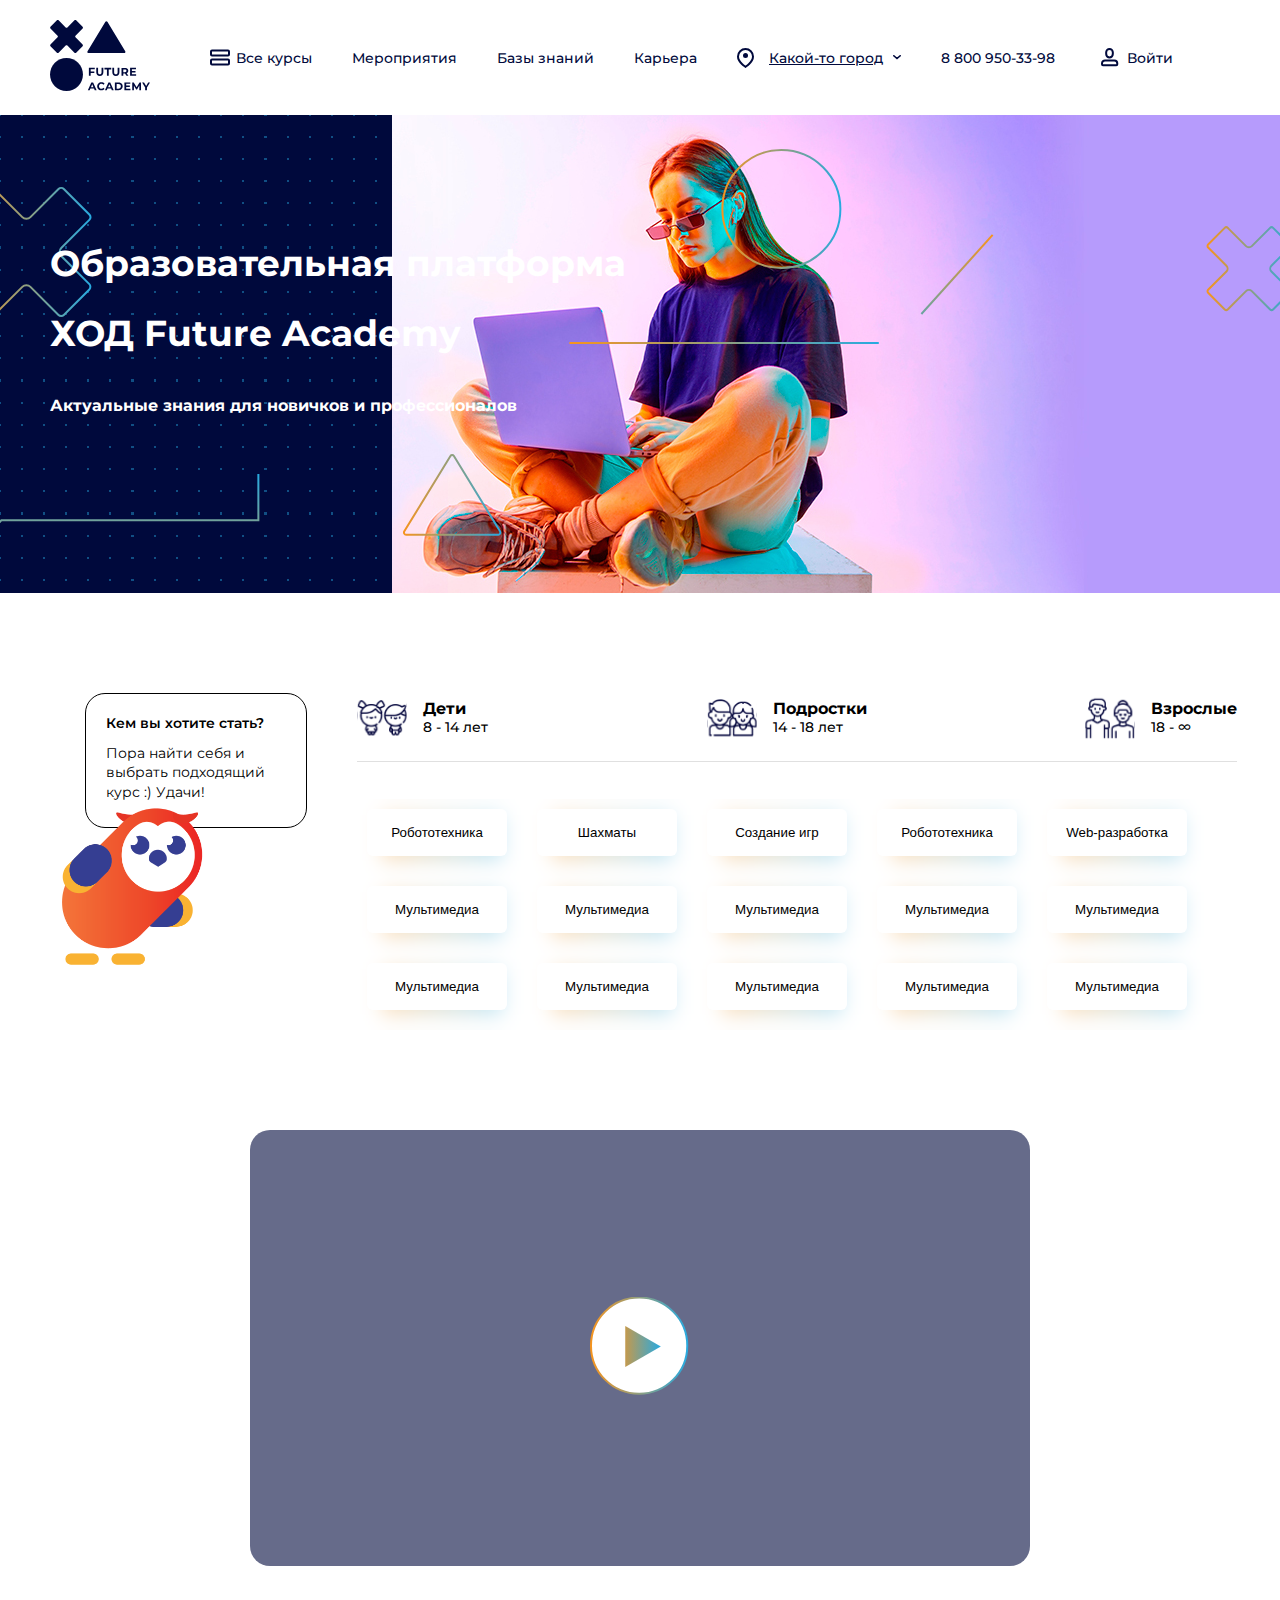
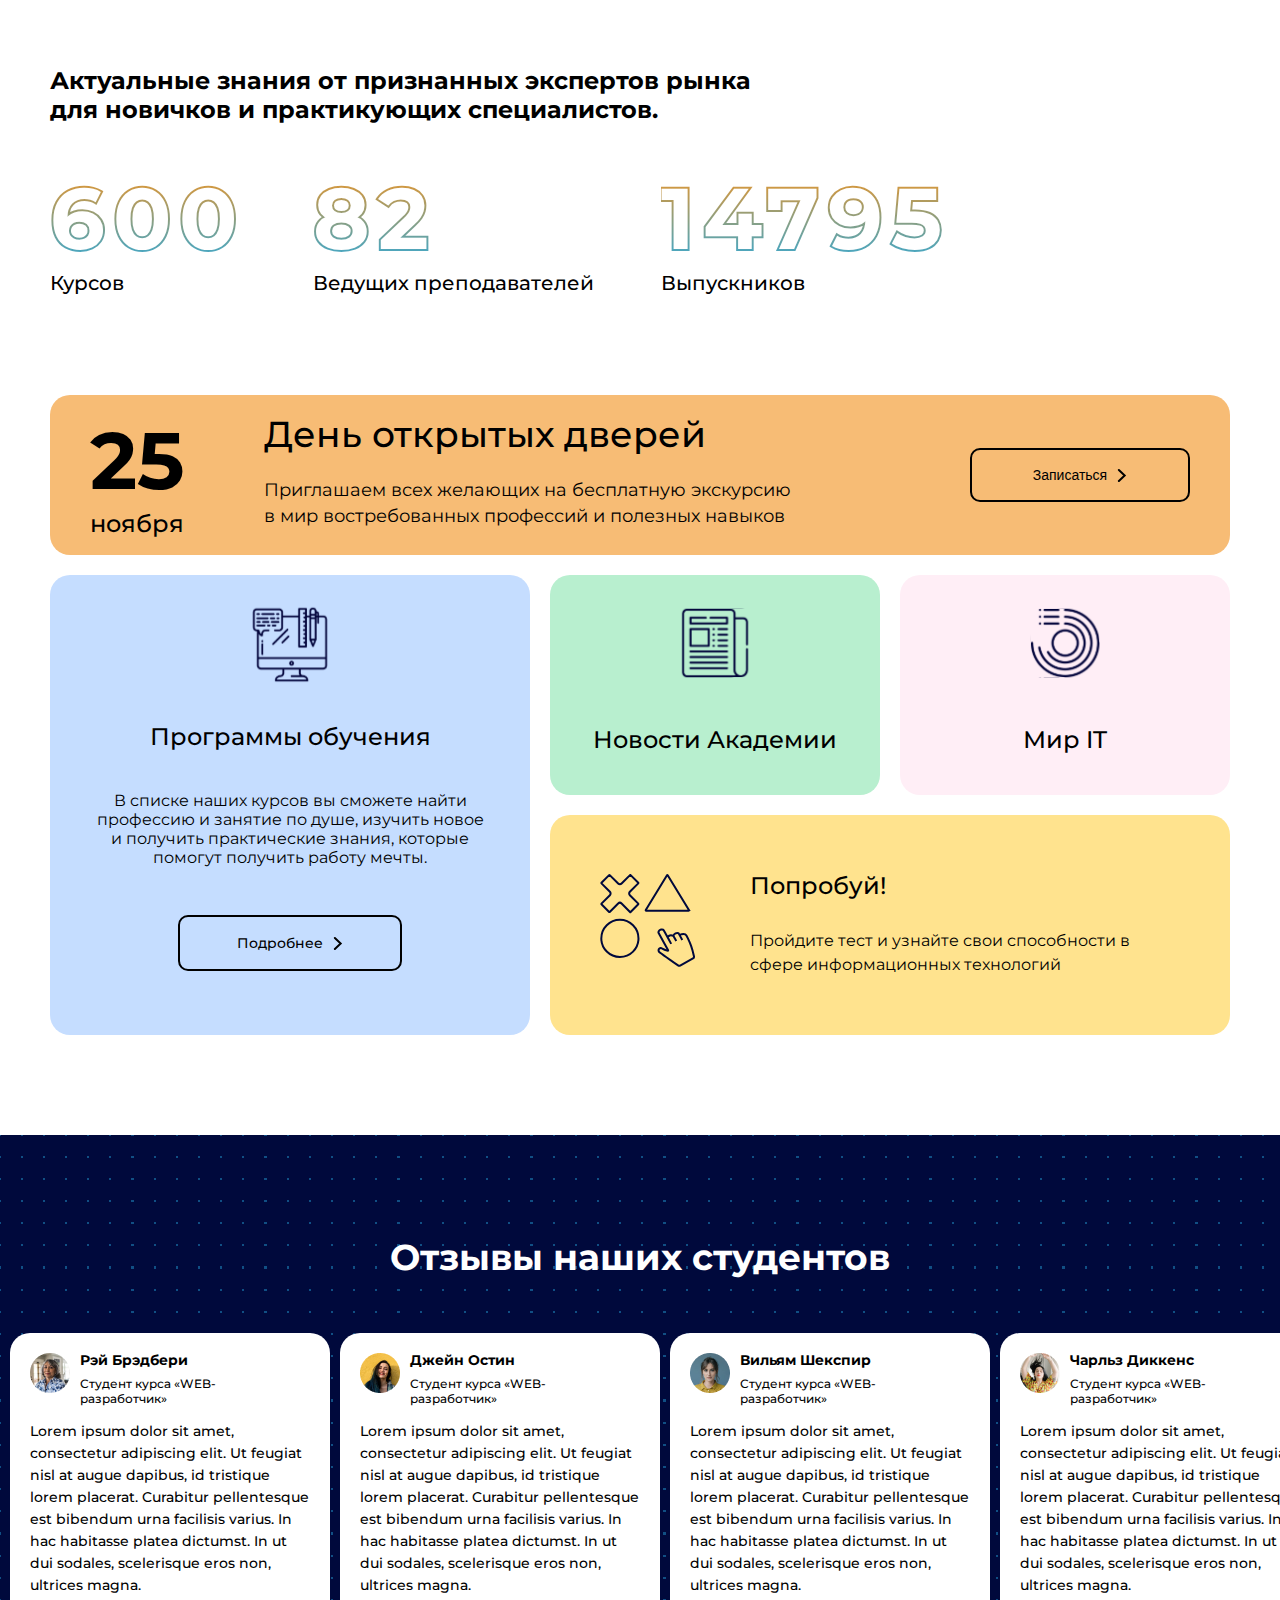
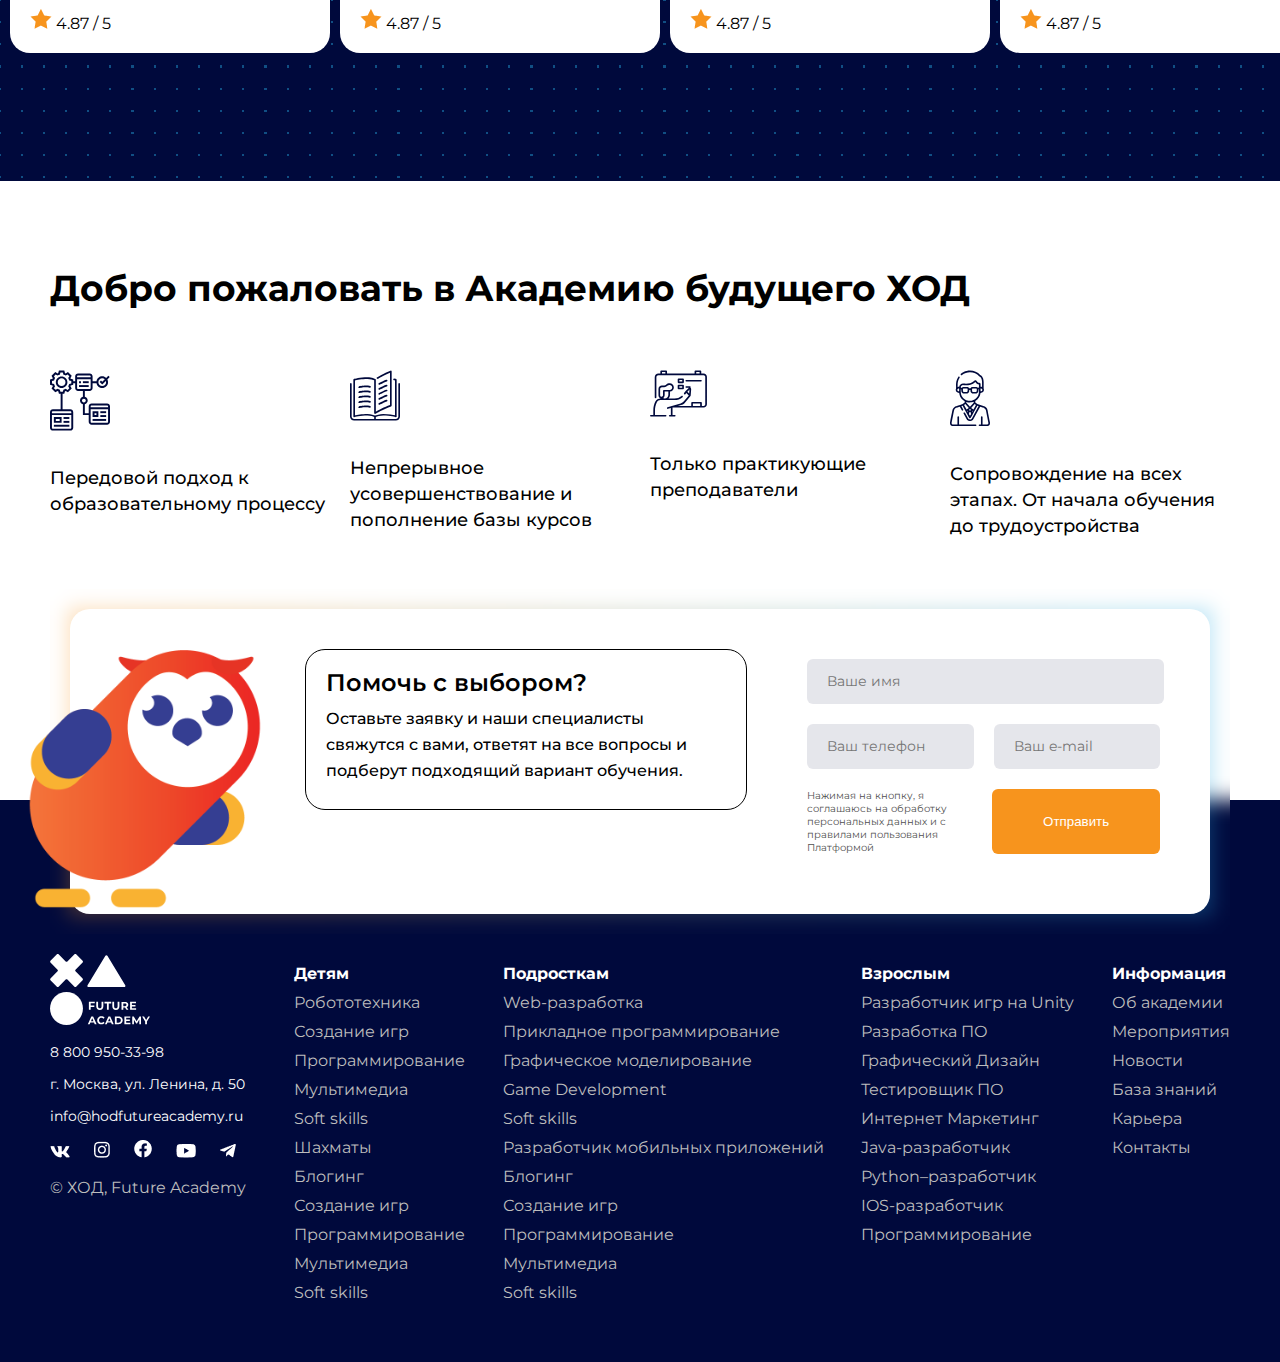
==== commit 99224127: "Начата вторая страница" ====
--- a/index.html
+++ b/index.html
@@ -11,6 +11,7 @@
         $(function () {
             $("#header").load("components/header.html");
             $("#slider_subjects").load("components/subjects.html");
+            $("#footer").load("components/footer.html");
         });
     </script>
     <link rel="stylesheet" href="styles/index.css">
@@ -114,10 +115,10 @@
                         В списке наших курсов вы сможете найти профессию и занятие по душе, изучить новое и получить
                         практические знания, которые помогут получить работу мечты.
                     </div>
-                    <div class="transparent_btn transparent_btn_center">
+                    <a href="./programs.html" target="_blank" class="transparent_btn transparent_btn_center">
                         <span>Подробнее</span>
                         <img src="./images/arrow_btn.svg" alt="">
-                    </div>
+                    </a>
                 </div>
                 <div class="grid_info_item grid_info_news">
                     <div class="img_newspaper">
@@ -239,81 +240,7 @@
 
     <div class="footer_bg">
         <div class="container">
-            <footer>
-                <div class="footer_column">
-                    <img style="width: 100px;" src="./images/logo_white.svg" alt="">
-                    <p class="footer_info">8 800 950-33-98</p>
-                    <p class="footer_info">г. Москва, ул. Ленина, д. 50</p>
-                    <p class="footer_info">info@hodfutureacademy.ru</p>
-                    <div class="social_links">
-                        <a href="" class="social_link">
-                            <img src="./images/vk.png" alt="">
-                        </a>
-                        <a href="" class="social_link">
-                            <img src="./images/inst.png" alt="">
-                        </a>
-                        <a href="" class="social_link">
-                            <img src="./images/facebook.png" alt="">
-                        </a>
-                        <a href="" class="social_link">
-                            <img src="./images/yt.png" alt="">
-                        </a>
-                        <a href="" class="social_link">
-                            <img src="./images/telegram.png" alt="">
-                        </a>
-                    </div>
-                    <p>© ХОД, Future Academy</p>
-                </div>
-                <div class="footer_column">
-                    <p class="footer_header">Детям</p>
-                    <p>Робототехника</p>
-                    <p>Создание игр</p>
-                    <p>Программирование</p>
-                    <p>Мультимедиа</p>
-                    <p>Soft skills</p>
-                    <p>Шахматы</p>
-                    <p>Блогинг</p>
-                    <p>Создание игр</p>
-                    <p>Программирование</p>
-                    <p>Мультимедиа</p>
-                    <p>Soft skills</p>
-                </div>
-                <div class="footer_column">
-                    <p class="footer_header">Подросткам</p>
-                    <p>Web-разработка</p>
-                    <p>Прикладное программирование</p>
-                    <p>Графическое моделирование</p>
-                    <p>Game Development</p>
-                    <p>Soft skills</p>
-                    <p>Разработчик мобильных приложений</p>
-                    <p>Блогинг</p>
-                    <p>Создание игр</p>
-                    <p>Программирование</p>
-                    <p>Мультимедиа</p>
-                    <p>Soft skills</p>
-                </div>
-                <div class="footer_column">
-                    <p class="footer_header">Взрослым</p>
-                    <p>Разработчик игр на Unity</p>
-                    <p>Разработка ПО</p>
-                    <p>Графический Дизайн</p>
-                    <p>Тестировщик ПО</p>
-                    <p>Интернет Маркетинг</p>
-                    <p>Java-разработчик</p>
-                    <p>Python–разработчик</p>
-                    <p>IOS-разработчик</p>
-                    <p>Программирование</p>
-                </div>
-                <div class="footer_column">
-                    <p class="footer_header">Информация</p>
-                    <p>Об академии</p>
-                    <p>Мероприятия</p>
-                    <p>Новости</p>
-                    <p>База знаний</p>
-                    <p>Карьера</p>
-                    <p>Контакты</p>
-                </div>
-            </footer>
+            <div id="footer"></div>
         </div>
     </div>
 
--- a/styles/index.css
+++ b/styles/index.css
@@ -209,7 +209,12 @@
 
     width: 220px;
     justify-content: center;
-
+    color: black;
+    text-decoration: none;
+}
+
+.transparent_btn:hover {
+    cursor: pointer;
 }
 
 .transparent_btn > span {
--- a/styles/base.css
+++ b/styles/base.css
@@ -186,36 +186,3 @@
     background-color: #FFAE4D;
     cursor: pointer;
 }
-
-
-.footer_bg {
-    background: #00093C;
-    color: #BDBDBD;    
-}
-
-footer {
-    display: flex;
-    justify-content: space-between;
-    padding-bottom: 50px;
-}
-
-.footer_bg a {
-    text-decoration: none;
-}
-
-.footer_bg a > img {
-    margin-right: 20px;
-}
-
-.footer_header {
-    font-weight: 700;
-    font-size: 16px;
-    color: #FFFFFF;
-}
-
-.footer_info {
-    /* font-weight: 600; */
-    font-size: 14px;
-    color: #FFFFFF;
-}
-
